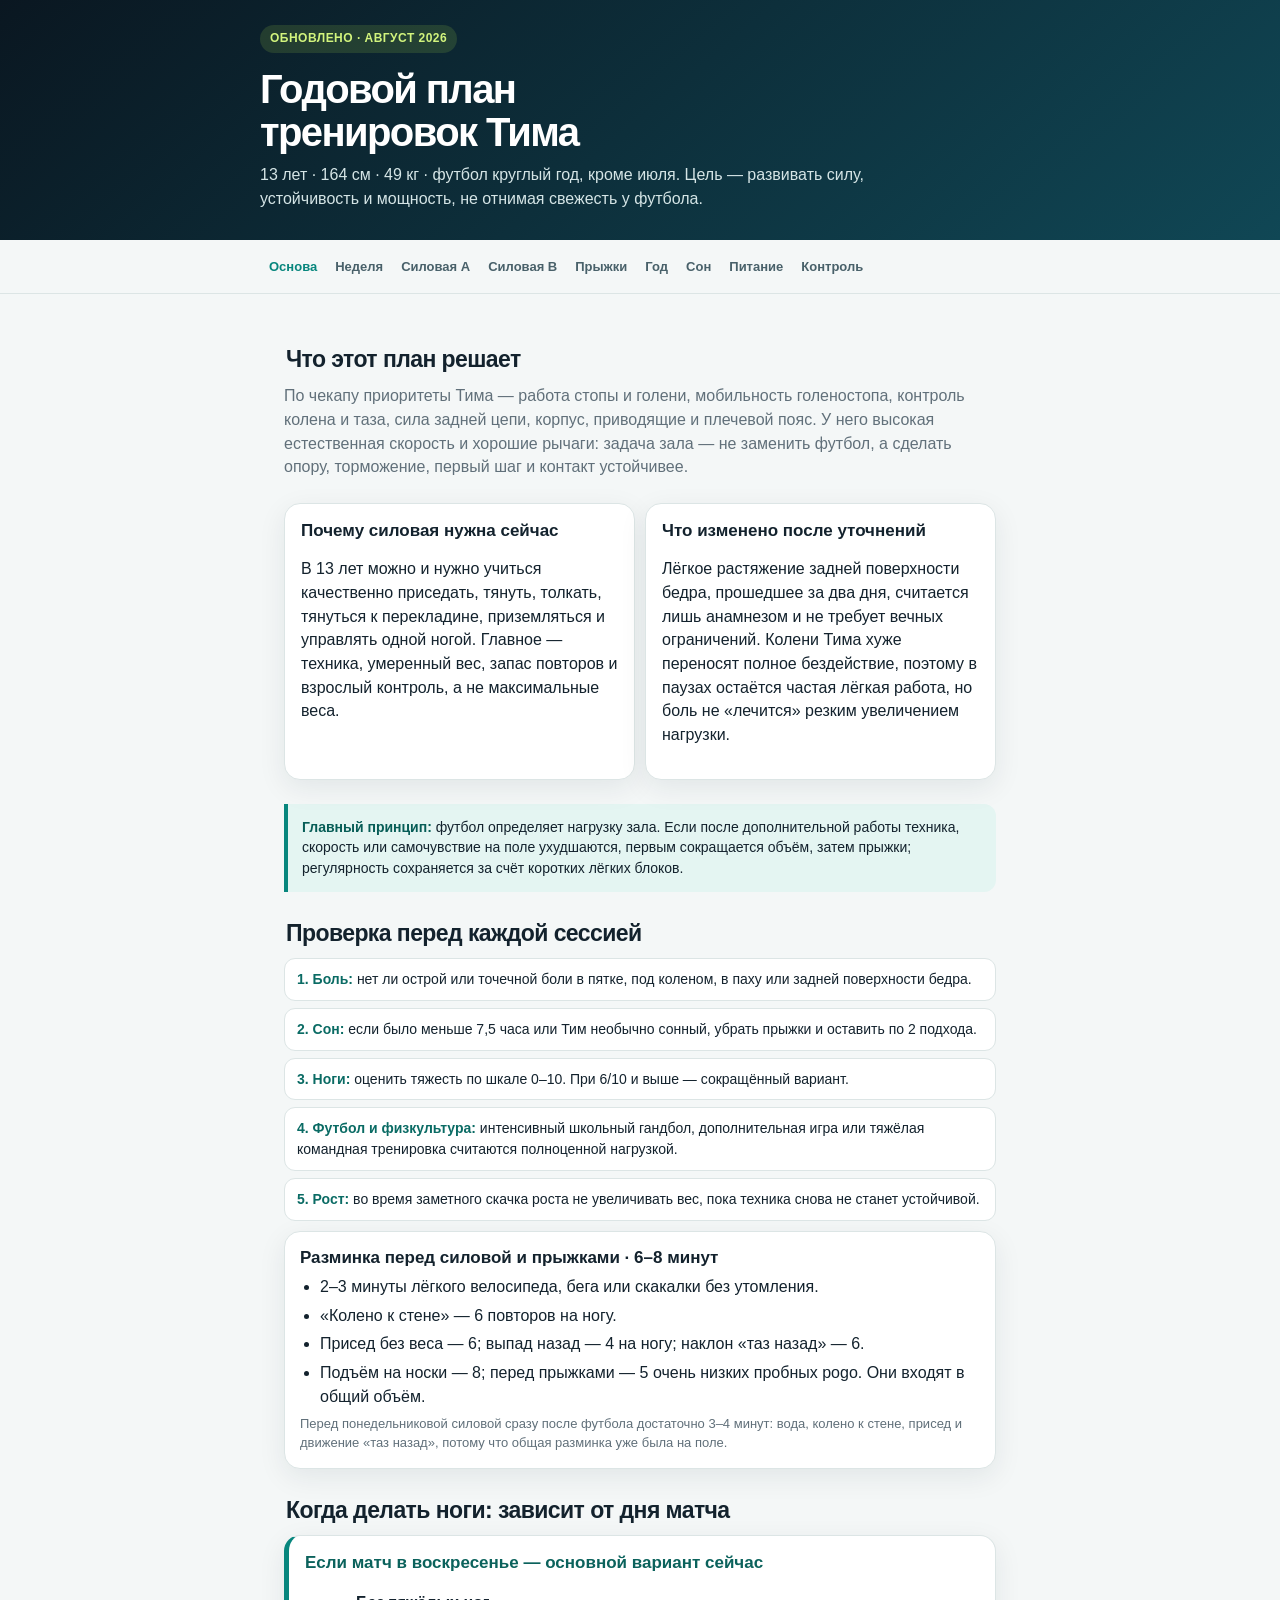
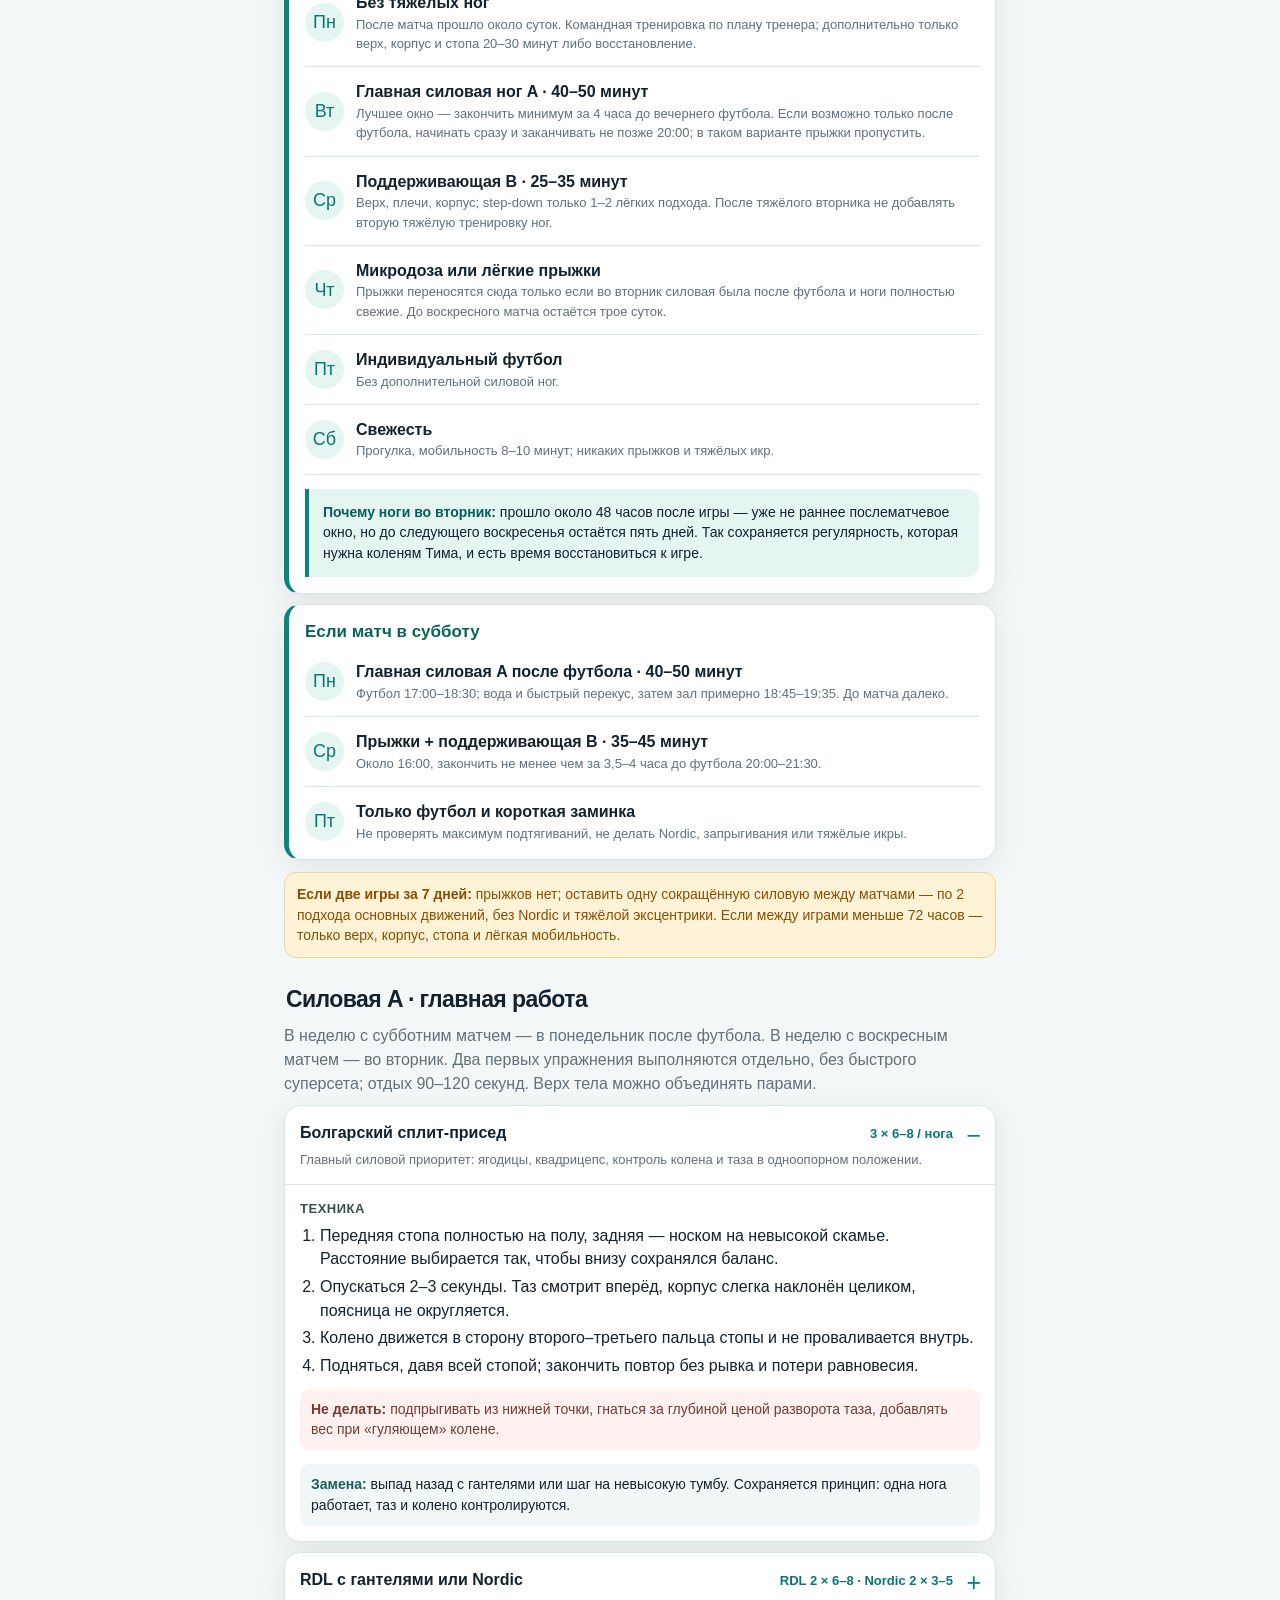
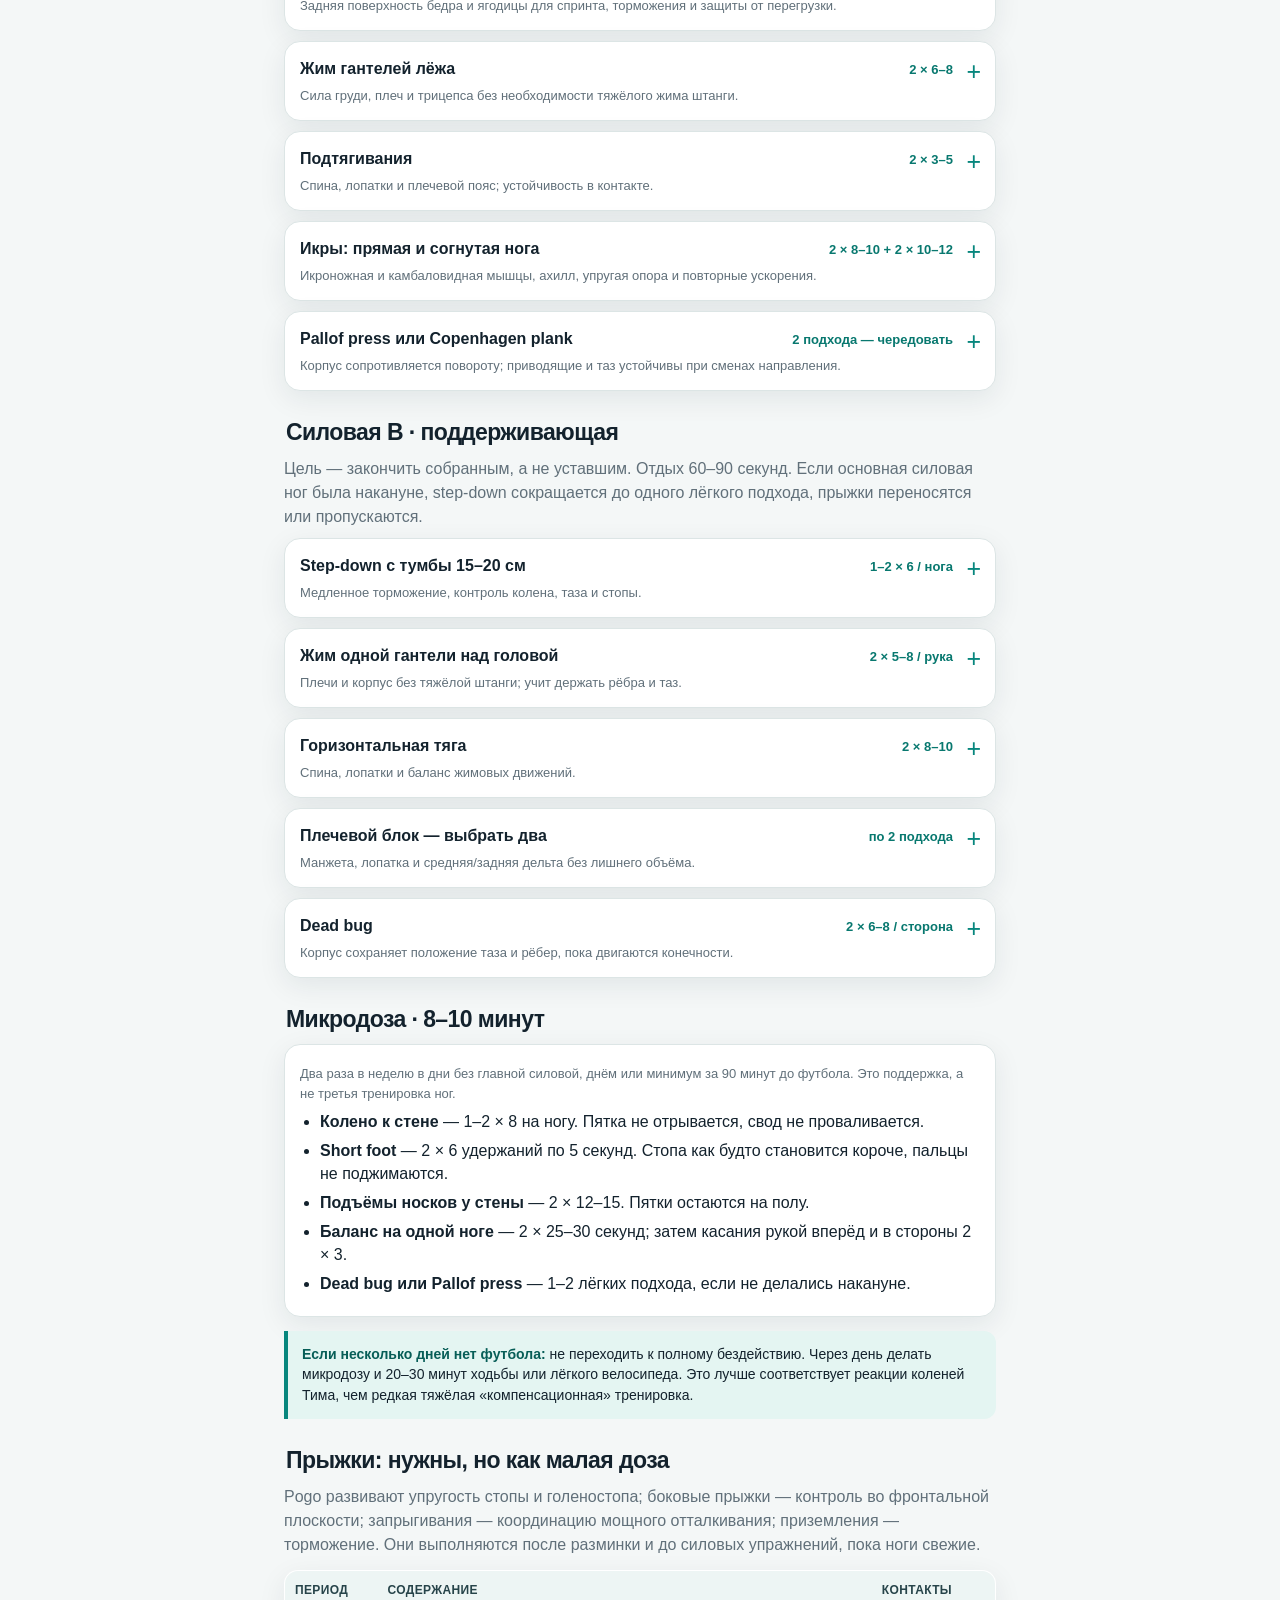
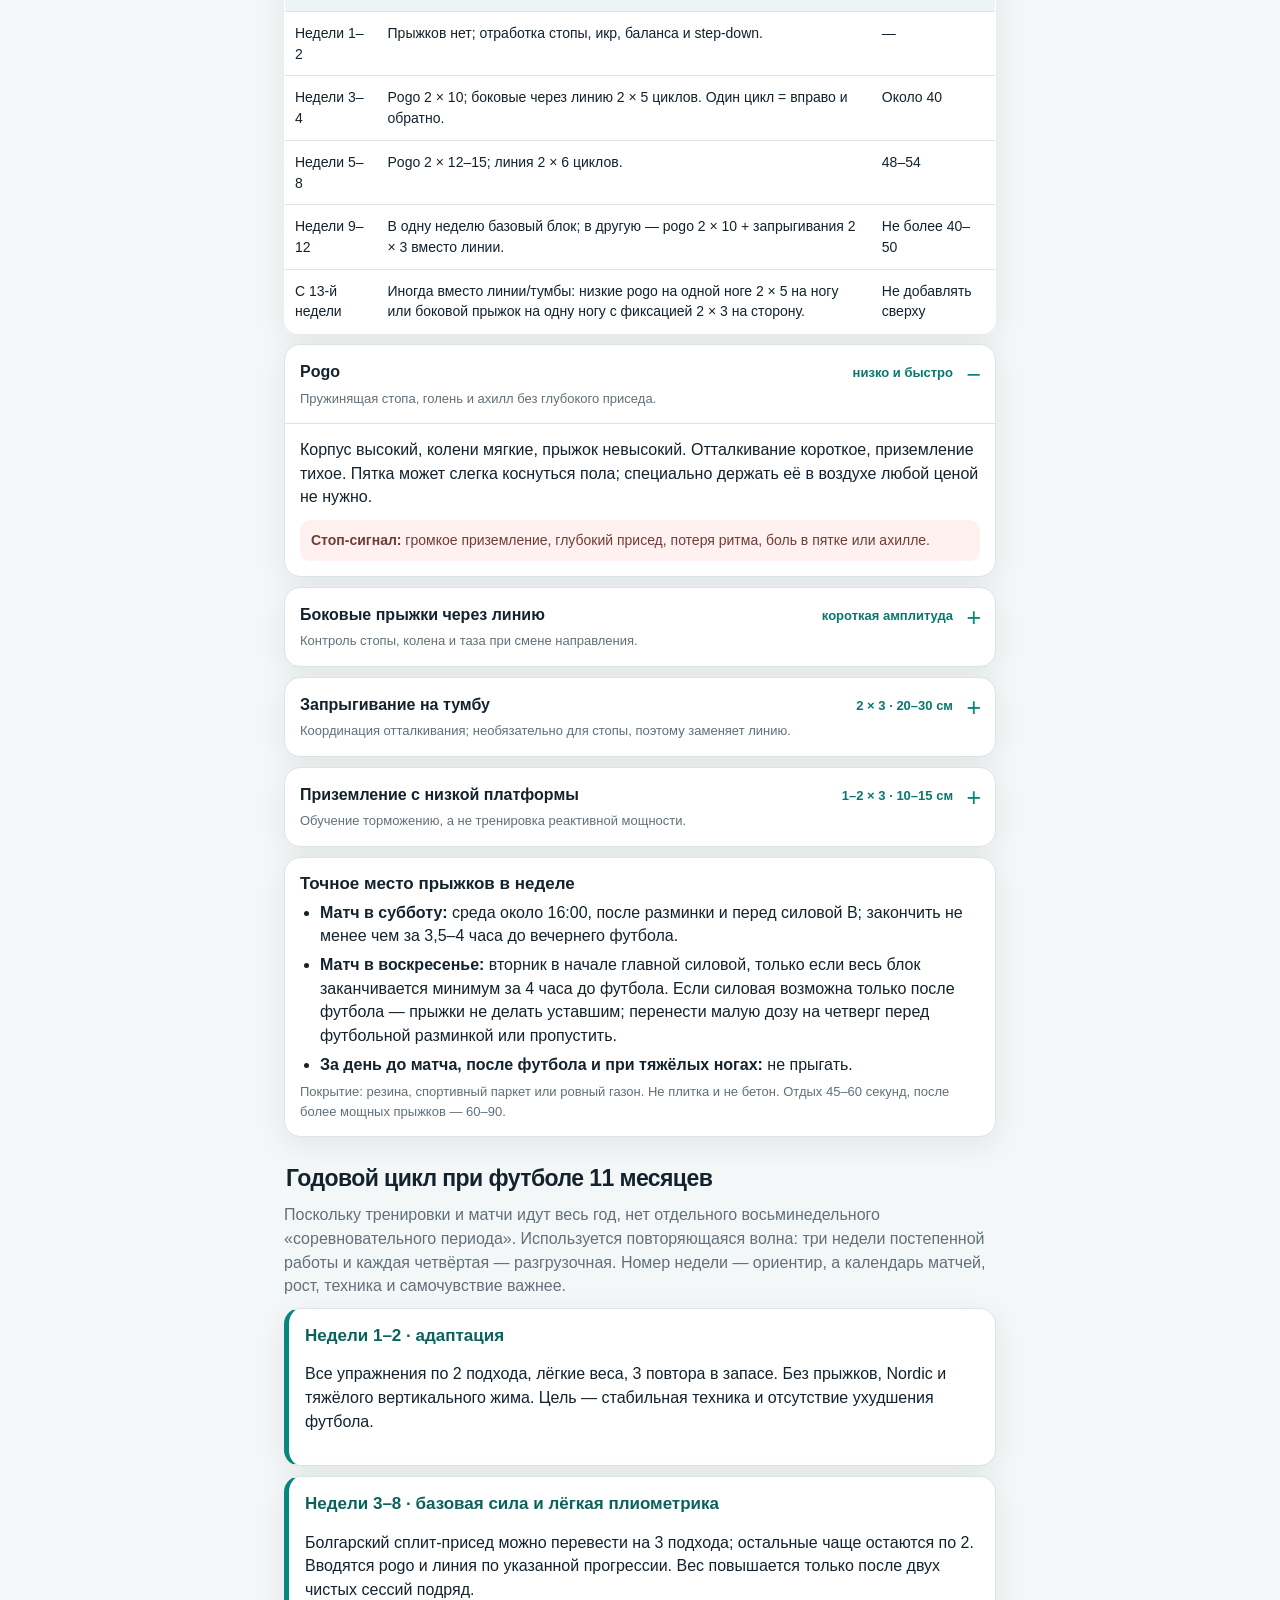
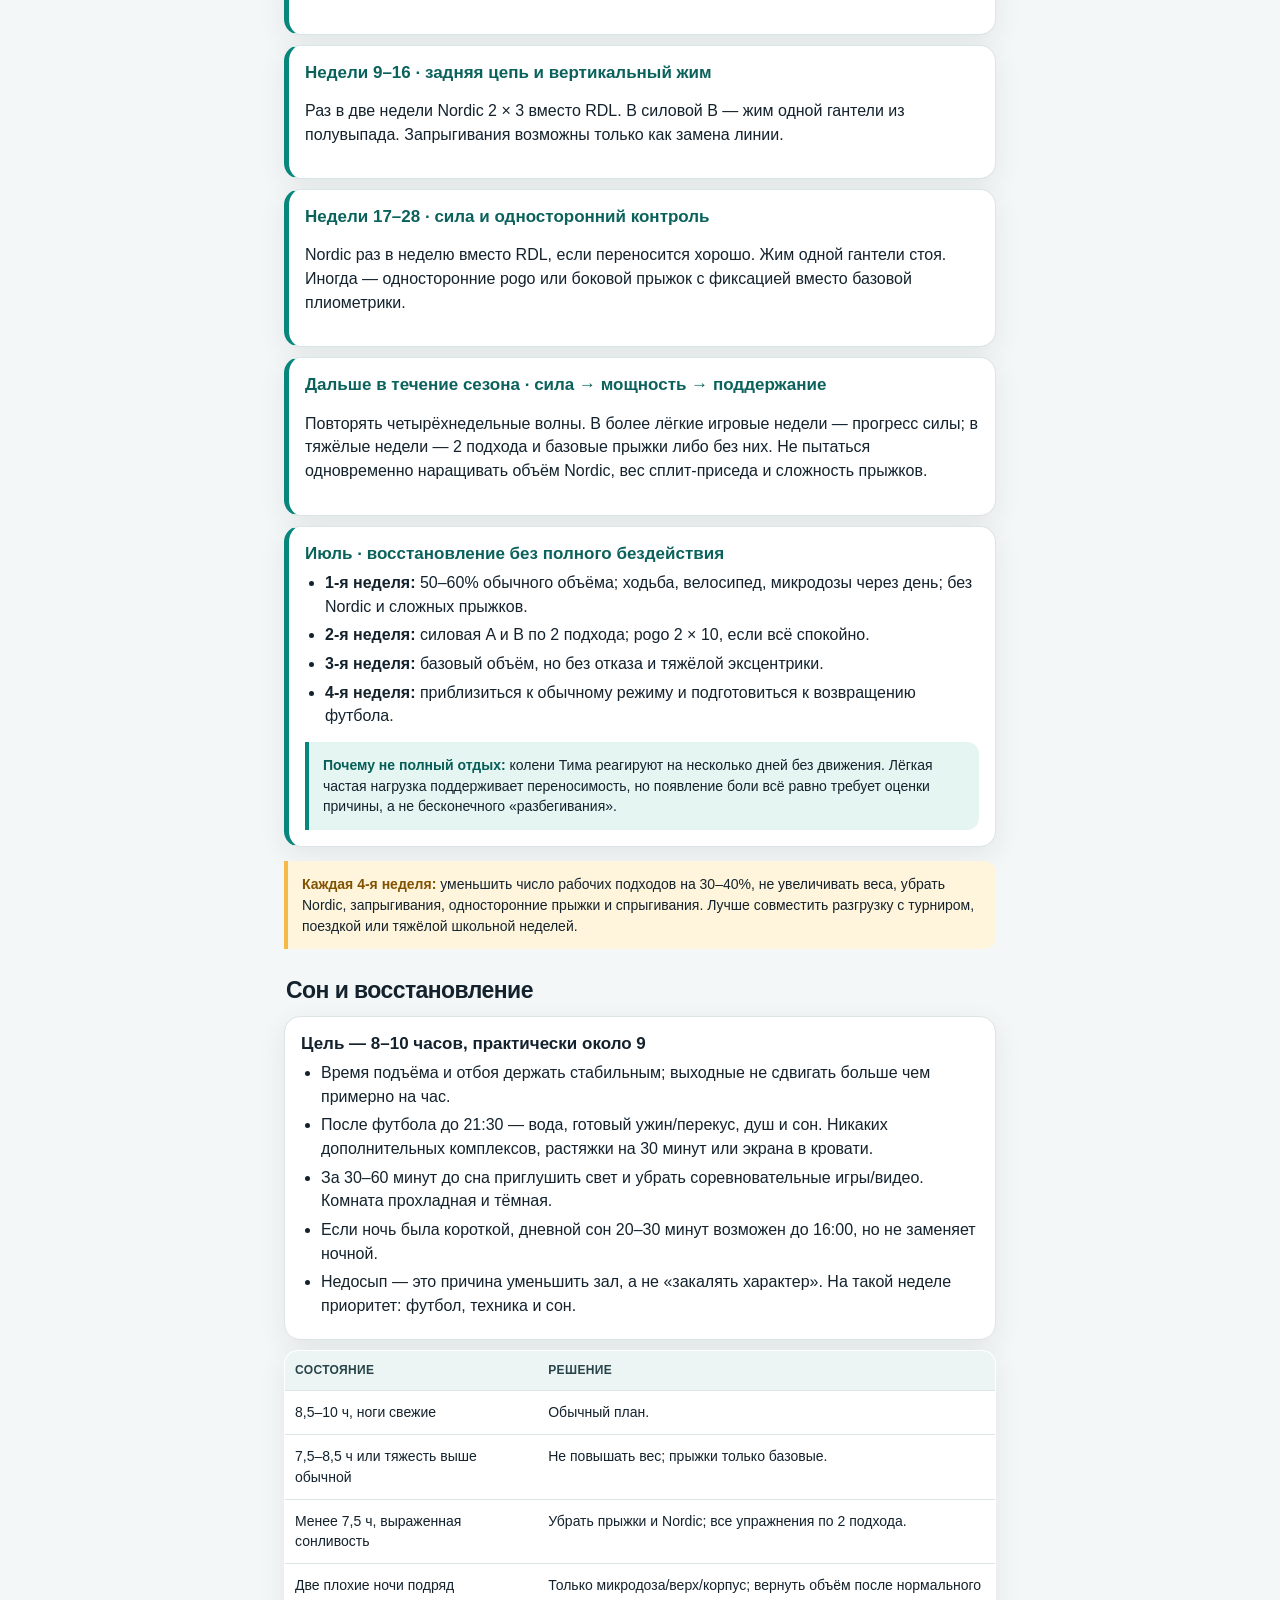
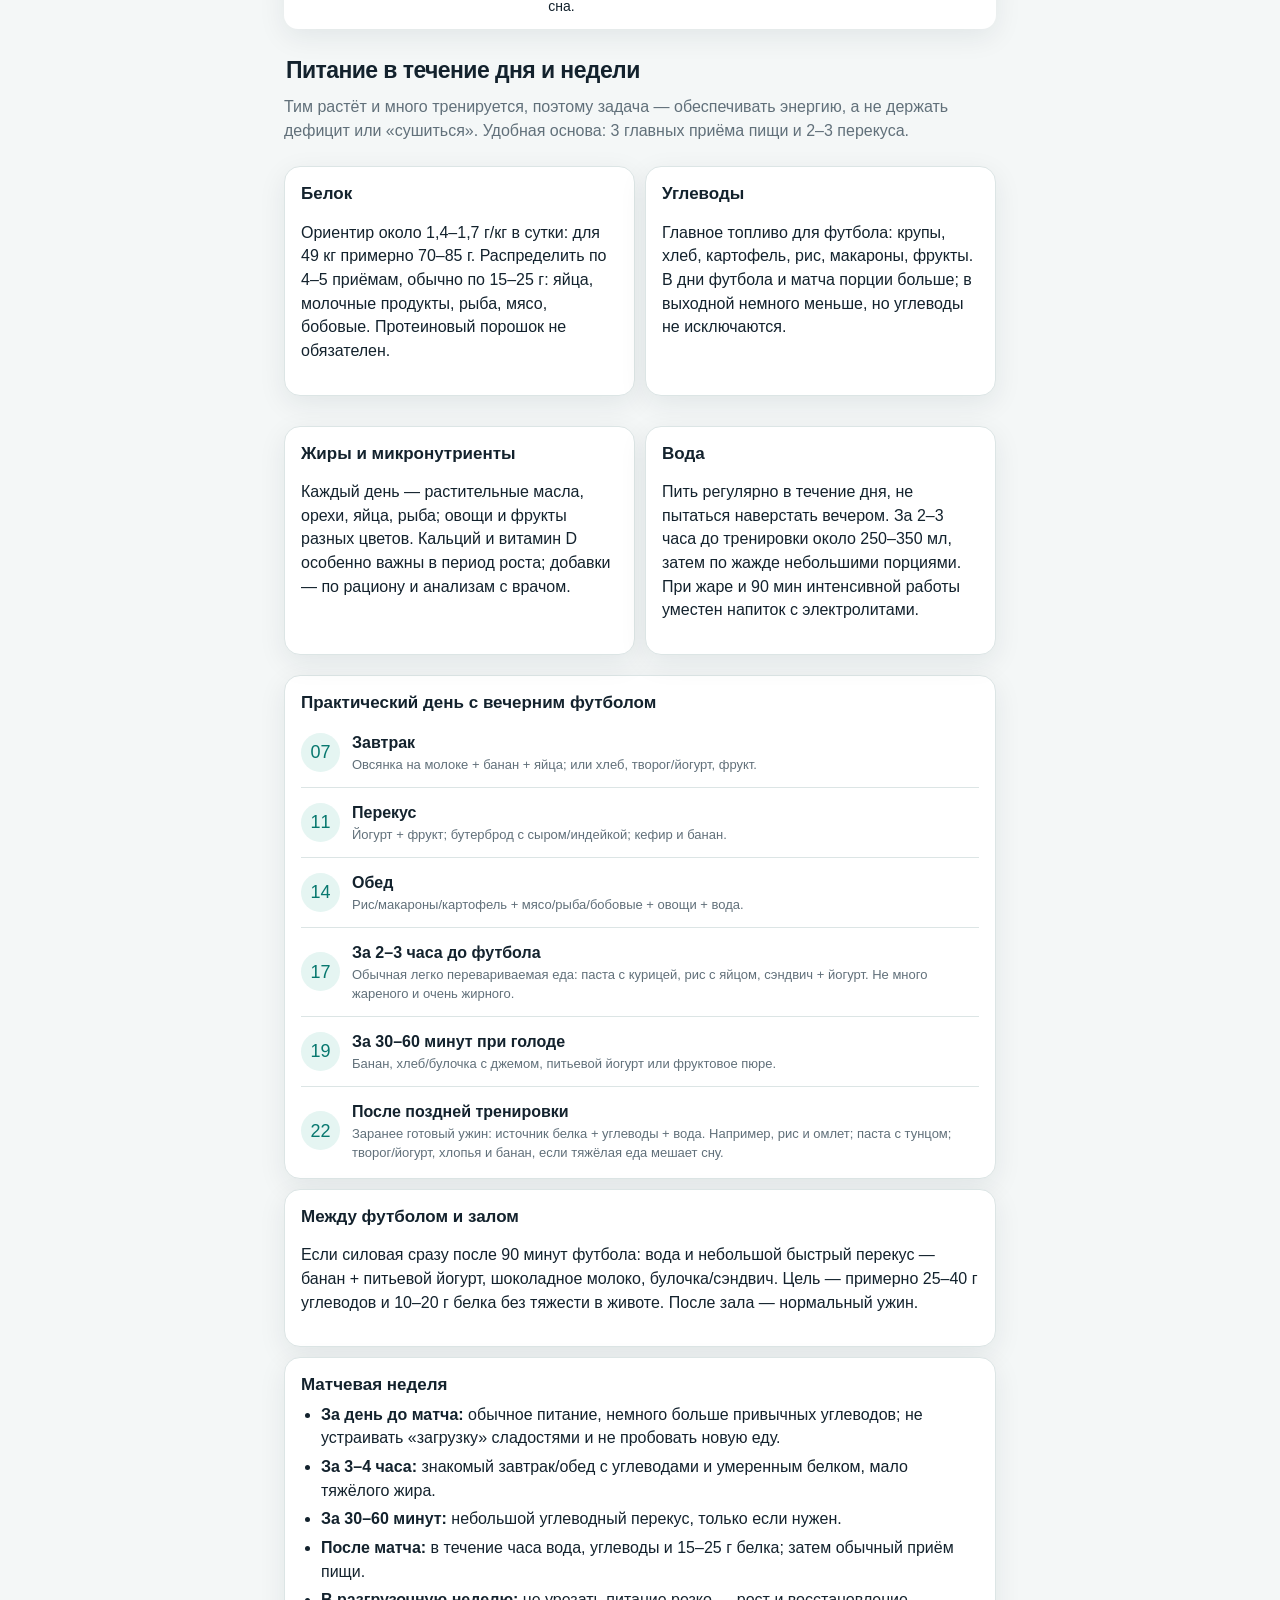
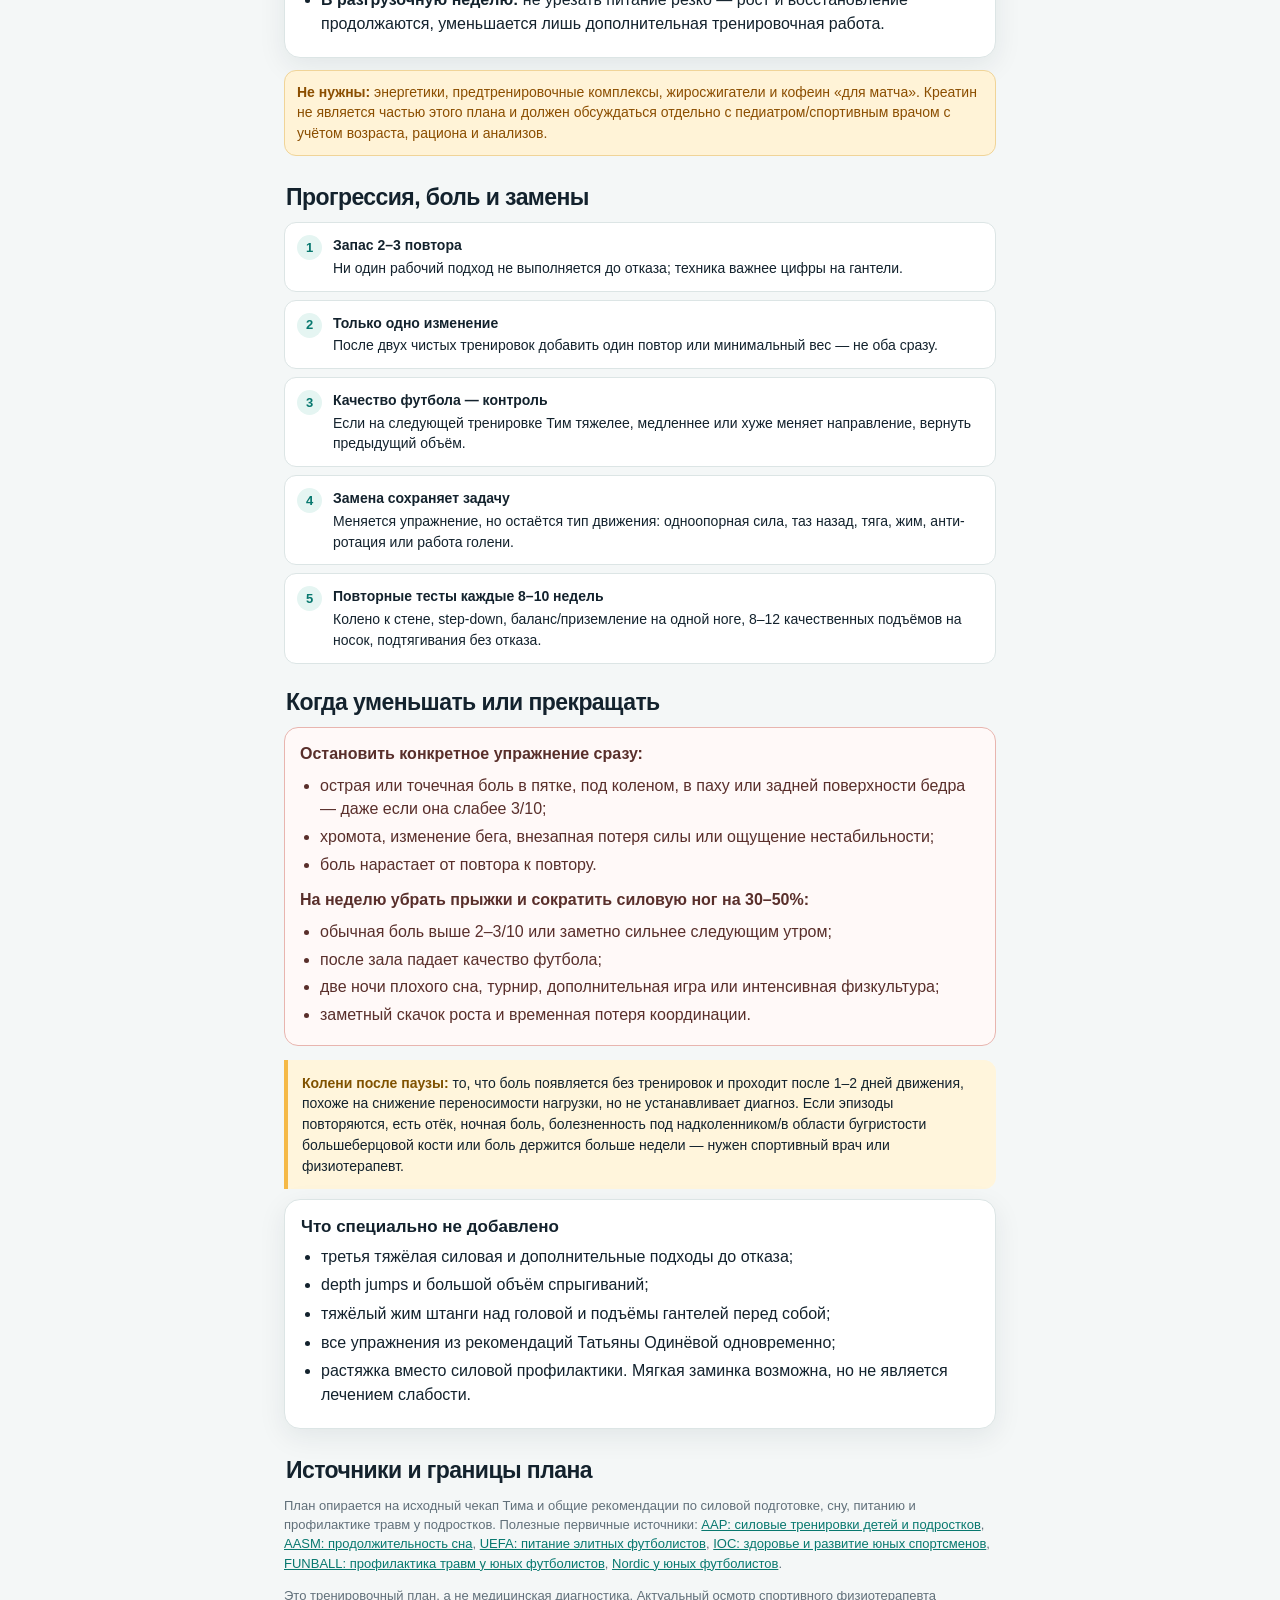
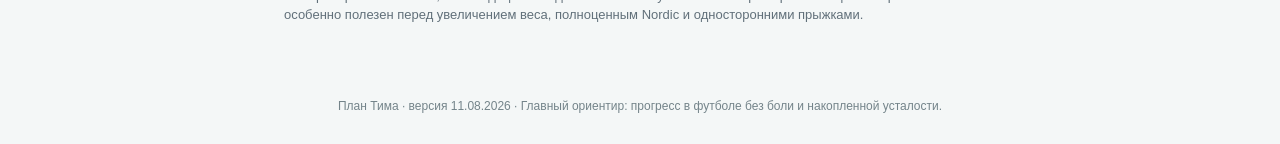
==== index.html @ 73950114 "Публикация полного плана тренировок Тима" ====
<!doctype html>
<html lang="ru">
<head>
  <meta charset="utf-8">
  <meta name="viewport" content="width=device-width, initial-scale=1, viewport-fit=cover">
  <meta name="theme-color" content="#0a1721">
  <title>План тренировок Тима</title>
  <style>
    :root { --ink:#13222d; --muted:#61707a; --paper:#f4f7f7; --card:#fff; --line:#dce5e5; --navy:#0a1721; --teal:#07867d; --lime:#b9e746; --warn:#f5b947; --danger:#c5544b; --shadow:0 8px 28px rgba(16,36,45,.08); }
    *{box-sizing:border-box} html{scroll-behavior:smooth} body{margin:0;background:var(--paper);color:var(--ink);font:16px/1.48 -apple-system,BlinkMacSystemFont,"Segoe UI",Roboto,Arial,sans-serif;-webkit-font-smoothing:antialiased}
    header{background:linear-gradient(140deg,#0a1721,#104755);color:#fff;padding:max(25px,env(safe-area-inset-top)) 20px 29px} .wrap{max-width:760px;margin:auto} h1{font-size:clamp(28px,8vw,40px);line-height:1.07;letter-spacing:-.04em;margin:0 0 10px}.lead{max-width:610px;margin:0;color:#d5e5e6;font-size:16px}.tag{display:inline-block;margin-bottom:15px;padding:5px 10px;border-radius:999px;background:rgba(185,231,70,.14);color:#d2f47d;font-size:12px;font-weight:750;letter-spacing:.04em;text-transform:uppercase}
    nav{position:sticky;top:0;z-index:5;background:rgba(244,247,247,.95);backdrop-filter:blur(12px);border-bottom:1px solid var(--line);overflow-x:auto;white-space:nowrap;padding:10px 13px}nav a{display:inline-block;padding:7px 9px;color:#49616a;text-decoration:none;font-size:13px;font-weight:700}nav a:first-child{color:var(--teal)} main{padding:18px 16px 48px}.section{margin:0 0 28px}h2{font-size:23px;letter-spacing:-.025em;line-height:1.15;margin:28px 2px 12px}h3{font-size:17px;line-height:1.25;margin:0 0 5px}.intro{margin:0;color:var(--muted)}
    .notice{border-left:4px solid var(--teal);background:#e4f5f2;padding:13px 14px;border-radius:0 12px 12px 0;margin-top:14px;font-size:14px}.notice strong{color:#075d57}.notice.alert{border-color:var(--warn);background:#fff5dc}.notice.alert strong{color:#805200}
    .grid{display:grid;gap:10px}.week{grid-template-columns:repeat(7,minmax(106px,1fr));overflow-x:auto;padding-bottom:4px}.day-chip{border-radius:13px;background:var(--card);border:1px solid var(--line);padding:11px;min-height:100px;box-shadow:0 2px 7px rgba(16,36,45,.03)}.day-chip b{display:block;font-size:13px}.day-chip span{display:block;margin-top:6px;color:var(--muted);font-size:12px;line-height:1.25}.day-chip.main{border-color:#85c9c3;background:#effafa}.day-chip.game{border-color:#dfe99c;background:#fbfdeb}.day-chip.rest{background:#f8faf9}.dot{width:8px;height:8px;border-radius:50%;display:inline-block;margin-right:5px;background:var(--teal)}
    .card{background:var(--card);border:1px solid var(--line);border-radius:16px;padding:16px;box-shadow:var(--shadow);margin:10px 0}.time{display:flex;align-items:center;gap:12px;padding:13px 0;border-bottom:1px solid var(--line)}.time:first-child{padding-top:0}.time:last-child{padding-bottom:0;border:0}.clock{flex:0 0 auto;width:39px;height:39px;border-radius:50%;display:grid;place-items:center;background:#e5f5f2;color:#08786f;font-size:18px}.time b{display:block}.time span{display:block;color:var(--muted);font-size:13px}.critical{color:#8b4e00;background:#fff3d7;border:1px solid #f0d498;border-radius:12px;padding:11px 12px;margin-top:12px;font-size:14px}
    .schedule{display:grid;gap:10px}.schedule a{display:block;text-decoration:none;color:inherit;background:#fff;border:1px solid var(--line);border-left:5px solid var(--teal);border-radius:14px;padding:13px 14px;box-shadow:0 3px 11px rgba(16,36,45,.035)}.schedule a.light{border-left-color:#99afb5}.schedule a.game{border-left-color:#bddb43}.schedule b{font-size:15px}.schedule small{display:block;margin-top:3px;color:var(--muted);font-size:13px}.pill{display:inline-block;margin:6px 0 0;padding:3px 7px;border-radius:6px;background:#e6f5f2;color:#09665e;font-size:11px;font-weight:800;letter-spacing:.02em}.pill.gray{background:#edf1f1;color:#5a6b70}.pill.yellow{background:#f5f8df;color:#687510}
    .training-head{display:flex;align-items:flex-start;justify-content:space-between;gap:10px}.training-head p{margin:5px 0 0;color:var(--muted);font-size:14px}.duration{white-space:nowrap;background:#0c3e47;color:#dff7f2;padding:5px 8px;border-radius:8px;font-size:12px;font-weight:700}.exercise{padding:0;margin:10px 0;overflow:hidden}.exercise summary{list-style:none;cursor:pointer;padding:15px 42px 15px 15px;position:relative}.exercise summary::-webkit-details-marker{display:none}.exercise summary::after{content:"+";position:absolute;right:14px;top:11px;color:var(--teal);font-size:25px;font-weight:300}.exercise[open] summary{border-bottom:1px solid var(--line)}.exercise[open] summary::after{content:"−"}.exercise-title{display:flex;justify-content:space-between;gap:8px;align-items:baseline}.exercise-title b{font-size:16px}.sets{color:#08786f;font-size:13px;white-space:nowrap;font-weight:750}.why{margin:5px 0 0;color:var(--muted);font-size:13px}.exercise-body{padding:14px 15px 15px}.exercise-body h4{font-size:13px;margin:14px 0 5px;color:#365057;text-transform:uppercase;letter-spacing:.04em}.exercise-body h4:first-child{margin-top:0}.exercise-body p{margin:0}.exercise-body ol,.exercise-body ul{margin:5px 0 0;padding-left:20px}.exercise-body li{margin:4px 0}.replace{background:#f1f7f7;border-radius:10px;padding:10px 11px;margin-top:14px;font-size:14px}.replace b{color:#17615d}.bad{background:#fff1ef;border-radius:10px;padding:10px 11px;margin-top:11px;font-size:14px;color:#713c35}.micro{padding:15px}.micro ul{margin:7px 0 0;padding-left:20px}.micro li{margin:5px 0}.micro .when{font-size:13px;color:var(--muted);margin:4px 0 0}
    .rules{display:grid;gap:8px}.rule{display:grid;grid-template-columns:26px 1fr;gap:10px;align-items:start;background:#fff;border:1px solid var(--line);border-radius:12px;padding:12px}.num{width:25px;height:25px;border-radius:50%;display:grid;place-items:center;background:#e5f5f2;color:#08786f;font-size:13px;font-weight:800}.rule p{margin:0;font-size:14px}.rule b{display:block;margin-bottom:2px}.stop{border:1px solid #e8b5af;background:#fff9f8;color:#592f2b;border-radius:14px;padding:14px 15px}.stop ul{margin:8px 0 0;padding-left:20px}.stop li{margin:4px 0}
    table{width:100%;border-collapse:collapse;background:#fff;border:1px solid var(--line);border-radius:14px;overflow:hidden;box-shadow:var(--shadow);font-size:14px}th,td{padding:11px 10px;border-bottom:1px solid var(--line);text-align:left;vertical-align:top}th{background:#edf5f4;color:#27444a;font-size:12px;text-transform:uppercase;letter-spacing:.03em}tr:last-child td{border-bottom:0}.phase{border-left:5px solid var(--teal)}.phase h3{color:#0b625c}.source{font-size:13px;color:var(--muted)}.source a{color:#08786f}.checklist{display:grid;gap:7px;margin-top:10px}.check{background:#fff;border:1px solid var(--line);border-radius:11px;padding:10px 12px;font-size:14px}.check b{color:#0a6b64}.compact{margin:7px 0 0;padding-left:20px}.compact li{margin:5px 0}.caption{color:var(--muted);font-size:13px;margin:6px 0 0}.badge{display:inline-block;padding:3px 7px;border-radius:7px;background:#e8f5f3;color:#07675f;font-weight:750;font-size:12px}.badge.warn{background:#fff0cd;color:#765000}footer{padding:22px 16px max(28px,env(safe-area-inset-bottom));text-align:center;color:#74848a;font-size:12px}@media(min-width:600px){main{padding:24px}.grid.twocol{grid-template-columns:1fr 1fr}.schedule{grid-template-columns:1fr 1fr}.schedule a:last-child:nth-child(odd){grid-column:span 2}}
  </style>
</head>
<body>
  <header><div class="wrap"><div class="tag">Обновлено · август 2026</div><h1>Годовой план<br>тренировок Тима</h1><p class="lead">13 лет · 164 см · 49 кг · футбол круглый год, кроме июля. Цель — развивать силу, устойчивость и мощность, не отнимая свежесть у футбола.</p></div></header>
  <nav aria-label="Навигация"><div class="wrap"><a href="#start">Основа</a><a href="#week">Неделя</a><a href="#main">Силовая A</a><a href="#support">Силовая B</a><a href="#jumps">Прыжки</a><a href="#year">Год</a><a href="#sleep">Сон</a><a href="#food">Питание</a><a href="#rules">Контроль</a></div></nav>
  <main class="wrap">
    <section id="start" class="section"><h2>Что этот план решает</h2><p class="intro">По чекапу приоритеты Тима — работа стопы и голени, мобильность голеностопа, контроль колена и таза, сила задней цепи, корпус, приводящие и плечевой пояс. У него высокая естественная скорость и хорошие рычаги: задача зала — не заменить футбол, а сделать опору, торможение, первый шаг и контакт устойчивее.</p>
      <div class="grid twocol" style="margin-top:14px"><div class="card"><h3>Почему силовая нужна сейчас</h3><p>В 13 лет можно и нужно учиться качественно приседать, тянуть, толкать, тянуться к перекладине, приземляться и управлять одной ногой. Главное — техника, умеренный вес, запас повторов и взрослый контроль, а не максимальные веса.</p></div><div class="card"><h3>Что изменено после уточнений</h3><p>Лёгкое растяжение задней поверхности бедра, прошедшее за два дня, считается лишь анамнезом и не требует вечных ограничений. Колени Тима хуже переносят полное бездействие, поэтому в паузах остаётся частая лёгкая работа, но боль не «лечится» резким увеличением нагрузки.</p></div></div>
      <div class="notice"><strong>Главный принцип:</strong> футбол определяет нагрузку зала. Если после дополнительной работы техника, скорость или самочувствие на поле ухудшаются, первым сокращается объём, затем прыжки; регулярность сохраняется за счёт коротких лёгких блоков.</div>
    </section>

    <section class="section"><h2>Проверка перед каждой сессией</h2><div class="checklist"><div class="check"><b>1. Боль:</b> нет ли острой или точечной боли в пятке, под коленом, в паху или задней поверхности бедра.</div><div class="check"><b>2. Сон:</b> если было меньше 7,5 часа или Тим необычно сонный, убрать прыжки и оставить по 2 подхода.</div><div class="check"><b>3. Ноги:</b> оценить тяжесть по шкале 0–10. При 6/10 и выше — сокращённый вариант.</div><div class="check"><b>4. Футбол и физкультура:</b> интенсивный школьный гандбол, дополнительная игра или тяжёлая командная тренировка считаются полноценной нагрузкой.</div><div class="check"><b>5. Рост:</b> во время заметного скачка роста не увеличивать вес, пока техника снова не станет устойчивой.</div></div>
      <div class="card micro"><h3>Разминка перед силовой и прыжками · 6–8 минут</h3><ul><li>2–3 минуты лёгкого велосипеда, бега или скакалки без утомления.</li><li>«Колено к стене» — 6 повторов на ногу.</li><li>Присед без веса — 6; выпад назад — 4 на ногу; наклон «таз назад» — 6.</li><li>Подъём на носки — 8; перед прыжками — 5 очень низких пробных pogo. Они входят в общий объём.</li></ul><p class="caption">Перед понедельниковой силовой сразу после футбола достаточно 3–4 минут: вода, колено к стене, присед и движение «таз назад», потому что общая разминка уже была на поле.</p></div>
    </section>

    <section id="week" class="section"><h2>Когда делать ноги: зависит от дня матча</h2>
      <div class="card phase"><h3>Если матч в воскресенье — основной вариант сейчас</h3><div class="time"><div class="clock">Пн</div><div><b>Без тяжёлых ног</b><span>После матча прошло около суток. Командная тренировка по плану тренера; дополнительно только верх, корпус и стопа 20–30 минут либо восстановление.</span></div></div><div class="time"><div class="clock">Вт</div><div><b>Главная силовая ног A · 40–50 минут</b><span>Лучшее окно — закончить минимум за 4 часа до вечернего футбола. Если возможно только после футбола, начинать сразу и заканчивать не позже 20:00; в таком варианте прыжки пропустить.</span></div></div><div class="time"><div class="clock">Ср</div><div><b>Поддерживающая B · 25–35 минут</b><span>Верх, плечи, корпус; step-down только 1–2 лёгких подхода. После тяжёлого вторника не добавлять вторую тяжёлую тренировку ног.</span></div></div><div class="time"><div class="clock">Чт</div><div><b>Микродоза или лёгкие прыжки</b><span>Прыжки переносятся сюда только если во вторник силовая была после футбола и ноги полностью свежие. До воскресного матча остаётся трое суток.</span></div></div><div class="time"><div class="clock">Пт</div><div><b>Индивидуальный футбол</b><span>Без дополнительной силовой ног.</span></div></div><div class="time"><div class="clock">Сб</div><div><b>Свежесть</b><span>Прогулка, мобильность 8–10 минут; никаких прыжков и тяжёлых икр.</span></div></div>
        <div class="notice"><strong>Почему ноги во вторник:</strong> прошло около 48 часов после игры — уже не раннее послематчевое окно, но до следующего воскресенья остаётся пять дней. Так сохраняется регулярность, которая нужна коленям Тима, и есть время восстановиться к игре.</div></div>
      <div class="card phase"><h3>Если матч в субботу</h3><div class="time"><div class="clock">Пн</div><div><b>Главная силовая A после футбола · 40–50 минут</b><span>Футбол 17:00–18:30; вода и быстрый перекус, затем зал примерно 18:45–19:35. До матча далеко.</span></div></div><div class="time"><div class="clock">Ср</div><div><b>Прыжки + поддерживающая B · 35–45 минут</b><span>Около 16:00, закончить не менее чем за 3,5–4 часа до футбола 20:00–21:30.</span></div></div><div class="time"><div class="clock">Пт</div><div><b>Только футбол и короткая заминка</b><span>Не проверять максимум подтягиваний, не делать Nordic, запрыгивания или тяжёлые икры.</span></div></div></div>
      <div class="critical"><strong>Если две игры за 7 дней:</strong> прыжков нет; оставить одну сокращённую силовую между матчами — по 2 подхода основных движений, без Nordic и тяжёлой эксцентрики. Если между играми меньше 72 часов — только верх, корпус, стопа и лёгкая мобильность.</div>
    </section>

    <section id="main" class="section"><h2>Силовая A · главная работа</h2><p class="intro">В неделю с субботним матчем — в понедельник после футбола. В неделю с воскресным матчем — во вторник. Два первых упражнения выполняются отдельно, без быстрого суперсета; отдых 90–120 секунд. Верх тела можно объединять парами.</p>
      <details class="card exercise" open><summary><div class="exercise-title"><b>Болгарский сплит-присед</b><span class="sets">3 × 6–8 / нога</span></div><p class="why">Главный силовой приоритет: ягодицы, квадрицепс, контроль колена и таза в одноопорном положении.</p></summary><div class="exercise-body"><h4>Техника</h4><ol><li>Передняя стопа полностью на полу, задняя — носком на невысокой скамье. Расстояние выбирается так, чтобы внизу сохранялся баланс.</li><li>Опускаться 2–3 секунды. Таз смотрит вперёд, корпус слегка наклонён целиком, поясница не округляется.</li><li>Колено движется в сторону второго–третьего пальца стопы и не проваливается внутрь.</li><li>Подняться, давя всей стопой; закончить повтор без рывка и потери равновесия.</li></ol><div class="bad"><b>Не делать:</b> подпрыгивать из нижней точки, гнаться за глубиной ценой разворота таза, добавлять вес при «гуляющем» колене.</div><div class="replace"><b>Замена:</b> выпад назад с гантелями или шаг на невысокую тумбу. Сохраняется принцип: одна нога работает, таз и колено контролируются.</div></div></details>
      <details class="card exercise"><summary><div class="exercise-title"><b>RDL с гантелями или Nordic</b><span class="sets">RDL 2 × 6–8 · Nordic 2 × 3–5</span></div><p class="why">Задняя поверхность бедра и ягодицы для спринта, торможения и защиты от перегрузки.</p></summary><div class="exercise-body"><h4>RDL — техника</h4><ol><li>Стопы на ширине таза, колени мягкие, гантели скользят близко вдоль ног.</li><li>Отвести таз назад, сохраняя длинную нейтральную спину. Опускаться только до натяжения задней поверхности бедра.</li><li>Вернуться вверх усилием ягодиц; не прогибать поясницу и не превращать тягу в присед.</li></ol><h4>Nordic — когда и как</h4><p>Недели 1–8 — только RDL. С 9-й недели раз в две недели Nordic с помощью рук или резины 2 × 3; в этот день RDL не делать. С 17-й недели, если нет боли и восстановление хорошее, Nordic можно делать раз в неделю вместо RDL — 2 × 3–5. Опускаться настолько медленно, насколько получается, затем принять вес руками и помочь себе вернуться.</p><div class="bad"><b>Не делать:</b> тяжёлые RDL и Nordic в одной тренировке; выполнять Nordic до судорог или отказа. Прежнее растяжение было лёгким и быстро прошло, поэтому запрета нет, но прогрессия всё равно постепенная.</div></div></details>
      <details class="card exercise"><summary><div class="exercise-title"><b>Жим гантелей лёжа</b><span class="sets">2 × 6–8</span></div><p class="why">Сила груди, плеч и трицепса без необходимости тяжёлого жима штанги.</p></summary><div class="exercise-body"><h4>Техника</h4><p>Стопы устойчиво на полу, лопатки спокойно лежат на скамье. Гантели опускаются под контролем; локти примерно под 30–45° к корпусу, кисть над локтем. Выжать без отрыва таза и сильного прогиба.</p><div class="replace"><b>Замена:</b> отжимания от пола или высокой опоры. Оставить 2–3 повтора в запасе.</div></div></details>
      <details class="card exercise"><summary><div class="exercise-title"><b>Подтягивания</b><span class="sets">2 × 3–5</span></div><p class="why">Спина, лопатки и плечевой пояс; устойчивость в контакте.</p></summary><div class="exercise-body"><h4>Техника</h4><p>Начать из активного виса: слегка опустить лопатки. Тянуть локти вниз и назад без раскачки и вытягивания подбородка. Опускаться контролируемо. Не выполнять до отказа.</p><div class="replace"><b>Замена:</b> верхняя тяга блока нейтральным хватом 2 × 6–8.</div></div></details>
      <details class="card exercise"><summary><div class="exercise-title"><b>Икры: прямая и согнутая нога</b><span class="sets">2 × 8–10 + 2 × 10–12</span></div><p class="why">Икроножная и камбаловидная мышцы, ахилл, упругая опора и повторные ускорения.</p></summary><div class="exercise-body"><h4>Стоя на одной ноге</h4><p>Рукой держаться за опору. Опускать пятку 2–3 секунды, подниматься высоко через основание большого пальца, не заваливая стопу наружу. Вверху короткая пауза.</p><h4>С согнутым коленом</h4><p>Сидя или в выпаде, колено около 90°. Медленно поднимать и опускать пятку. Небольшая амплитуда из-за жёсткости голеностопа — повод уменьшить вес, а не ускориться.</p></div></details>
      <details class="card exercise"><summary><div class="exercise-title"><b>Pallof press или Copenhagen plank</b><span class="sets">2 подхода — чередовать</span></div><p class="why">Корпус сопротивляется повороту; приводящие и таз устойчивы при сменах направления.</p></summary><div class="exercise-body"><h4>Pallof press</h4><p>Встать боком к резине или блоку, выжать руки от груди и не дать корпусу повернуться. 2 × 8–10 на сторону.</p><h4>Copenhagen, короткий рычаг</h4><p>Верхнее колено на скамье, опора на предплечье, таз поднят в прямую линию. 2 × 15–20 секунд на сторону. В другую неделю — сжатие мяча коленями 2 × 20–30 секунд.</p><div class="notice"><strong>Почему чередовать:</strong> оба упражнения полезны, но ежедневное накопление подходов не нужно. В главной тренировке достаточно одного варианта корпуса/паха.</div></div></details>
    </section>

    <section id="support" class="section"><h2>Силовая B · поддерживающая</h2><p class="intro">Цель — закончить собранным, а не уставшим. Отдых 60–90 секунд. Если основная силовая ног была накануне, step-down сокращается до одного лёгкого подхода, прыжки переносятся или пропускаются.</p>
      <details class="card exercise"><summary><div class="exercise-title"><b>Step-down с тумбы 15–20 см</b><span class="sets">1–2 × 6 / нога</span></div><p class="why">Медленное торможение, контроль колена, таза и стопы.</p></summary><div class="exercise-body"><p>Стоя на тумбе, медленно опускать свободную пятку к полу 2–3 секунды, не переносить на неё вес и вернуться рабочей ногой. Таз остаётся ровным, колено направлено над стопой.</p><div class="bad"><b>Не делать:</b> высокую тумбу, если таз падает или колено уходит внутрь; не превращать в быстрые касания пола.</div><div class="replace"><b>Замена:</b> присед на одной ноге к высокой скамье с лёгкой опорой рукой.</div></div></details>
      <details class="card exercise"><summary><div class="exercise-title"><b>Жим одной гантели над головой</b><span class="sets">2 × 5–8 / рука</span></div><p class="why">Плечи и корпус без тяжёлой штанги; учит держать рёбра и таз.</p></summary><div class="exercise-body"><h4>Прогрессия</h4><p>Недели 1–8 — отжимания или жим гантелей лёжа 2 × 6–10. Недели 9–16 — жим одной гантели из полувыпада 2 × 6–8. С 17-й недели при чистой технике — жим одной гантели стоя 2 × 5–7.</p><h4>Техника из полувыпада</h4><p>Колено задней ноги на мягкой опоре, противоположная нога впереди. Слегка напрячь ягодицу задней ноги и пресс. Гантель идёт вверх нейтральным хватом без прогиба поясницы; внизу локоть под кистью.</p><h4>Техника стоя</h4><p>Стопы устойчивы, таз и рёбра «собраны». Нельзя отклоняться в сторону или помогать ногами.</p><div class="bad"><b>Не делать:</b> тяжёлый жим штанги, боль в плече, сильный прогиб или подъёмы гантелей перед собой — передняя дельта и так получает достаточно работы.</div></div></details>
      <details class="card exercise"><summary><div class="exercise-title"><b>Горизонтальная тяга</b><span class="sets">2 × 8–10</span></div><p class="why">Спина, лопатки и баланс жимовых движений.</p></summary><div class="exercise-body"><p>В тяге блока, резины или гантели вести локти назад к тазу, не поднимая плечи к ушам и не выгибая поясницу. Сначала контролируется лопатка, затем рука.</p><div class="replace"><b>Замена:</b> тяга гантели с опорой одной рукой или тяга резины сидя.</div></div></details>
      <details class="card exercise"><summary><div class="exercise-title"><b>Плечевой блок — выбрать два</b><span class="sets">по 2 подхода</span></div><p class="why">Манжета, лопатка и средняя/задняя дельта без лишнего объёма.</p></summary><div class="exercise-body"><ul><li><b>Face pull</b> — 2 × 10–12: тянуть резину к лицу, кисти расходятся, плечи не поднимаются.</li><li><b>Наружная ротация</b> — 2 × 10–12: локоть прижат к боку, корпус не поворачивается.</li><li><b>Push-up plus</b> — 2 × 8–10: в верхней точке отжимания дополнительно мягко оттолкнуть пол, не округляя поясницу.</li><li><b>Разведения в стороны</b> — 2 × 10–12 с очень лёгким весом; с 17-й недели можно чередовать с невысокой тягой гантелей через стороны 2 × 8–10.</li></ul><p class="caption">Не выполнять все четыре за один раз. Например: неделя A — face pull + наружная ротация; неделя B — push-up plus + разведения.</p></div></details>
      <details class="card exercise"><summary><div class="exercise-title"><b>Dead bug</b><span class="sets">2 × 6–8 / сторона</span></div><p class="why">Корпус сохраняет положение таза и рёбер, пока двигаются конечности.</p></summary><div class="exercise-body"><p>Лечь на спину, мягко прижать поясницу. Медленно выпрямлять противоположные руку и ногу, не теряя контакт поясницы с полом. Выдох на выпрямлении.</p><div class="replace"><b>Замена:</b> боковая планка 2 × 20–30 секунд.</div></div></details>
    </section>

    <section id="micro" class="section"><h2>Микродоза · 8–10 минут</h2><div class="card micro"><p class="when">Два раза в неделю в дни без главной силовой, днём или минимум за 90 минут до футбола. Это поддержка, а не третья тренировка ног.</p><ul><li><b>Колено к стене</b> — 1–2 × 8 на ногу. Пятка не отрывается, свод не проваливается.</li><li><b>Short foot</b> — 2 × 6 удержаний по 5 секунд. Стопа как будто становится короче, пальцы не поджимаются.</li><li><b>Подъёмы носков у стены</b> — 2 × 12–15. Пятки остаются на полу.</li><li><b>Баланс на одной ноге</b> — 2 × 25–30 секунд; затем касания рукой вперёд и в стороны 2 × 3.</li><li><b>Dead bug или Pallof press</b> — 1–2 лёгких подхода, если не делались накануне.</li></ul></div>
      <div class="notice"><strong>Если несколько дней нет футбола:</strong> не переходить к полному бездействию. Через день делать микродозу и 20–30 минут ходьбы или лёгкого велосипеда. Это лучше соответствует реакции коленей Тима, чем редкая тяжёлая «компенсационная» тренировка.</div>
    </section>

    <section id="jumps" class="section"><h2>Прыжки: нужны, но как малая доза</h2><p class="intro">Pogo развивают упругость стопы и голеностопа; боковые прыжки — контроль во фронтальной плоскости; запрыгивания — координацию мощного отталкивания; приземления — торможение. Они выполняются после разминки и до силовых упражнений, пока ноги свежие.</p>
      <table style="margin-top:14px"><thead><tr><th>Период</th><th>Содержание</th><th>Контакты</th></tr></thead><tbody><tr><td>Недели 1–2</td><td>Прыжков нет; отработка стопы, икр, баланса и step-down.</td><td>—</td></tr><tr><td>Недели 3–4</td><td>Pogo 2 × 10; боковые через линию 2 × 5 циклов. Один цикл = вправо и обратно.</td><td>Около 40</td></tr><tr><td>Недели 5–8</td><td>Pogo 2 × 12–15; линия 2 × 6 циклов.</td><td>48–54</td></tr><tr><td>Недели 9–12</td><td>В одну неделю базовый блок; в другую — pogo 2 × 10 + запрыгивания 2 × 3 вместо линии.</td><td>Не более 40–50</td></tr><tr><td>С 13-й недели</td><td>Иногда вместо линии/тумбы: низкие pogo на одной ноге 2 × 5 на ногу или боковой прыжок на одну ногу с фиксацией 2 × 3 на сторону.</td><td>Не добавлять сверху</td></tr></tbody></table>
      <details class="card exercise" open><summary><div class="exercise-title"><b>Pogo</b><span class="sets">низко и быстро</span></div><p class="why">Пружинящая стопа, голень и ахилл без глубокого приседа.</p></summary><div class="exercise-body"><p>Корпус высокий, колени мягкие, прыжок невысокий. Отталкивание короткое, приземление тихое. Пятка может слегка коснуться пола; специально держать её в воздухе любой ценой не нужно.</p><div class="bad"><b>Стоп-сигнал:</b> громкое приземление, глубокий присед, потеря ритма, боль в пятке или ахилле.</div></div></details>
      <details class="card exercise"><summary><div class="exercise-title"><b>Боковые прыжки через линию</b><span class="sets">короткая амплитуда</span></div><p class="why">Контроль стопы, колена и таза при смене направления.</p></summary><div class="exercise-body"><p>Перепрыгивать линию вправо-влево без погони за высотой. Колени направлены по стопам, таз не проваливается, корпус остаётся собранным. Считать цикл «туда и обратно», а не отдельное касание.</p></div></details>
      <details class="card exercise"><summary><div class="exercise-title"><b>Запрыгивание на тумбу</b><span class="sets">2 × 3 · 20–30 см</span></div><p class="why">Координация отталкивания; необязательно для стопы, поэтому заменяет линию.</p></summary><div class="exercise-body"><p>Тумба устойчивая. Прыгнуть, мягко приземлиться обеими стопами, полностью стабилизироваться и выпрямиться. Вниз всегда сойти ногой.</p><div class="bad"><b>Не делать:</b> спрыгивать вниз, выбирать высоту, ради которой колени приходится подтягивать к груди, или повторять без паузы.</div></div></details>
      <details class="card exercise"><summary><div class="exercise-title"><b>Приземление с низкой платформы</b><span class="sets">1–2 × 3 · 10–15 см</span></div><p class="why">Обучение торможению, а не тренировка реактивной мощности.</p></summary><div class="exercise-body"><p>После 8–12 спокойных недель можно иногда шагнуть с низкой платформы, мягко приземлиться и удержать положение 2 секунды. Это заменяет другой прыжковый вариант.</p><div class="bad"><b>Depth jump не нужен:</b> спрыгивание с немедленным отскоком вверх создаёт больше ударной и эксцентрической нагрузки, а при текущем объёме футбола не даёт необходимого преимущества.</div></div></details>
      <div class="card micro"><h3>Точное место прыжков в неделе</h3><ul><li><b>Матч в субботу:</b> среда около 16:00, после разминки и перед силовой B; закончить не менее чем за 3,5–4 часа до вечернего футбола.</li><li><b>Матч в воскресенье:</b> вторник в начале главной силовой, только если весь блок заканчивается минимум за 4 часа до футбола. Если силовая возможна только после футбола — прыжки не делать уставшим; перенести малую дозу на четверг перед футбольной разминкой или пропустить.</li><li><b>За день до матча, после футбола и при тяжёлых ногах:</b> не прыгать.</li></ul><p class="caption">Покрытие: резина, спортивный паркет или ровный газон. Не плитка и не бетон. Отдых 45–60 секунд, после более мощных прыжков — 60–90.</p></div>
    </section>

    <section id="year" class="section"><h2>Годовой цикл при футболе 11 месяцев</h2><p class="intro">Поскольку тренировки и матчи идут весь год, нет отдельного восьминедельного «соревновательного периода». Используется повторяющаяся волна: три недели постепенной работы и каждая четвёртая — разгрузочная. Номер недели — ориентир, а календарь матчей, рост, техника и самочувствие важнее.</p>
      <div class="card phase"><h3>Недели 1–2 · адаптация</h3><p>Все упражнения по 2 подхода, лёгкие веса, 3 повтора в запасе. Без прыжков, Nordic и тяжёлого вертикального жима. Цель — стабильная техника и отсутствие ухудшения футбола.</p></div>
      <div class="card phase"><h3>Недели 3–8 · базовая сила и лёгкая плиометрика</h3><p>Болгарский сплит-присед можно перевести на 3 подхода; остальные чаще остаются по 2. Вводятся pogo и линия по указанной прогрессии. Вес повышается только после двух чистых сессий подряд.</p></div>
      <div class="card phase"><h3>Недели 9–16 · задняя цепь и вертикальный жим</h3><p>Раз в две недели Nordic 2 × 3 вместо RDL. В силовой B — жим одной гантели из полувыпада. Запрыгивания возможны только как замена линии.</p></div>
      <div class="card phase"><h3>Недели 17–28 · сила и односторонний контроль</h3><p>Nordic раз в неделю вместо RDL, если переносится хорошо. Жим одной гантели стоя. Иногда — односторонние pogo или боковой прыжок с фиксацией вместо базовой плиометрики.</p></div>
      <div class="card phase"><h3>Дальше в течение сезона · сила → мощность → поддержание</h3><p>Повторять четырёхнедельные волны. В более лёгкие игровые недели — прогресс силы; в тяжёлые недели — 2 подхода и базовые прыжки либо без них. Не пытаться одновременно наращивать объём Nordic, вес сплит-приседа и сложность прыжков.</p></div>
      <div class="card phase"><h3>Июль · восстановление без полного бездействия</h3><ul class="compact"><li><b>1-я неделя:</b> 50–60% обычного объёма; ходьба, велосипед, микродозы через день; без Nordic и сложных прыжков.</li><li><b>2-я неделя:</b> силовая A и B по 2 подхода; pogo 2 × 10, если всё спокойно.</li><li><b>3-я неделя:</b> базовый объём, но без отказа и тяжёлой эксцентрики.</li><li><b>4-я неделя:</b> приблизиться к обычному режиму и подготовиться к возвращению футбола.</li></ul><div class="notice"><strong>Почему не полный отдых:</strong> колени Тима реагируют на несколько дней без движения. Лёгкая частая нагрузка поддерживает переносимость, но появление боли всё равно требует оценки причины, а не бесконечного «разбегивания».</div></div>
      <div class="notice alert"><strong>Каждая 4-я неделя:</strong> уменьшить число рабочих подходов на 30–40%, не увеличивать веса, убрать Nordic, запрыгивания, односторонние прыжки и спрыгивания. Лучше совместить разгрузку с турниром, поездкой или тяжёлой школьной неделей.</div>
    </section>

    <section id="sleep" class="section"><h2>Сон и восстановление</h2><div class="card"><h3>Цель — 8–10 часов, практически около 9</h3><ul class="compact"><li>Время подъёма и отбоя держать стабильным; выходные не сдвигать больше чем примерно на час.</li><li>После футбола до 21:30 — вода, готовый ужин/перекус, душ и сон. Никаких дополнительных комплексов, растяжки на 30 минут или экрана в кровати.</li><li>За 30–60 минут до сна приглушить свет и убрать соревновательные игры/видео. Комната прохладная и тёмная.</li><li>Если ночь была короткой, дневной сон 20–30 минут возможен до 16:00, но не заменяет ночной.</li><li>Недосып — это причина уменьшить зал, а не «закалять характер». На такой неделе приоритет: футбол, техника и сон.</li></ul></div>
      <table><thead><tr><th>Состояние</th><th>Решение</th></tr></thead><tbody><tr><td>8,5–10 ч, ноги свежие</td><td>Обычный план.</td></tr><tr><td>7,5–8,5 ч или тяжесть выше обычной</td><td>Не повышать вес; прыжки только базовые.</td></tr><tr><td>Менее 7,5 ч, выраженная сонливость</td><td>Убрать прыжки и Nordic; все упражнения по 2 подхода.</td></tr><tr><td>Две плохие ночи подряд</td><td>Только микродоза/верх/корпус; вернуть объём после нормального сна.</td></tr></tbody></table>
    </section>

    <section id="food" class="section"><h2>Питание в течение дня и недели</h2><p class="intro">Тим растёт и много тренируется, поэтому задача — обеспечивать энергию, а не держать дефицит или «сушиться». Удобная основа: 3 главных приёма пищи и 2–3 перекуса.</p>
      <div class="grid twocol" style="margin-top:14px"><div class="card"><h3>Белок</h3><p>Ориентир около 1,4–1,7 г/кг в сутки: для 49 кг примерно 70–85 г. Распределить по 4–5 приёмам, обычно по 15–25 г: яйца, молочные продукты, рыба, мясо, бобовые. Протеиновый порошок не обязателен.</p></div><div class="card"><h3>Углеводы</h3><p>Главное топливо для футбола: крупы, хлеб, картофель, рис, макароны, фрукты. В дни футбола и матча порции больше; в выходной немного меньше, но углеводы не исключаются.</p></div><div class="card"><h3>Жиры и микронутриенты</h3><p>Каждый день — растительные масла, орехи, яйца, рыба; овощи и фрукты разных цветов. Кальций и витамин D особенно важны в период роста; добавки — по рациону и анализам с врачом.</p></div><div class="card"><h3>Вода</h3><p>Пить регулярно в течение дня, не пытаться наверстать вечером. За 2–3 часа до тренировки около 250–350 мл, затем по жажде небольшими порциями. При жаре и 90 мин интенсивной работы уместен напиток с электролитами.</p></div></div>
      <div class="card"><h3>Практический день с вечерним футболом</h3><div class="time"><div class="clock">07</div><div><b>Завтрак</b><span>Овсянка на молоке + банан + яйца; или хлеб, творог/йогурт, фрукт.</span></div></div><div class="time"><div class="clock">11</div><div><b>Перекус</b><span>Йогурт + фрукт; бутерброд с сыром/индейкой; кефир и банан.</span></div></div><div class="time"><div class="clock">14</div><div><b>Обед</b><span>Рис/макароны/картофель + мясо/рыба/бобовые + овощи + вода.</span></div></div><div class="time"><div class="clock">17</div><div><b>За 2–3 часа до футбола</b><span>Обычная легко перевариваемая еда: паста с курицей, рис с яйцом, сэндвич + йогурт. Не много жареного и очень жирного.</span></div></div><div class="time"><div class="clock">19</div><div><b>За 30–60 минут при голоде</b><span>Банан, хлеб/булочка с джемом, питьевой йогурт или фруктовое пюре.</span></div></div><div class="time"><div class="clock">22</div><div><b>После поздней тренировки</b><span>Заранее готовый ужин: источник белка + углеводы + вода. Например, рис и омлет; паста с тунцом; творог/йогурт, хлопья и банан, если тяжёлая еда мешает сну.</span></div></div></div>
      <div class="card"><h3>Между футболом и залом</h3><p>Если силовая сразу после 90 минут футбола: вода и небольшой быстрый перекус — банан + питьевой йогурт, шоколадное молоко, булочка/сэндвич. Цель — примерно 25–40 г углеводов и 10–20 г белка без тяжести в животе. После зала — нормальный ужин.</p></div>
      <div class="card"><h3>Матчевая неделя</h3><ul class="compact"><li><b>За день до матча:</b> обычное питание, немного больше привычных углеводов; не устраивать «загрузку» сладостями и не пробовать новую еду.</li><li><b>За 3–4 часа:</b> знакомый завтрак/обед с углеводами и умеренным белком, мало тяжёлого жира.</li><li><b>За 30–60 минут:</b> небольшой углеводный перекус, только если нужен.</li><li><b>После матча:</b> в течение часа вода, углеводы и 15–25 г белка; затем обычный приём пищи.</li><li><b>В разгрузочную неделю:</b> не урезать питание резко — рост и восстановление продолжаются, уменьшается лишь дополнительная тренировочная работа.</li></ul></div>
      <div class="critical"><strong>Не нужны:</strong> энергетики, предтренировочные комплексы, жиросжигатели и кофеин «для матча». Креатин не является частью этого плана и должен обсуждаться отдельно с педиатром/спортивным врачом с учётом возраста, рациона и анализов.</div>
    </section>

    <section id="rules" class="section"><h2>Прогрессия, боль и замены</h2><div class="rules"><div class="rule"><span class="num">1</span><p><b>Запас 2–3 повтора</b>Ни один рабочий подход не выполняется до отказа; техника важнее цифры на гантели.</p></div><div class="rule"><span class="num">2</span><p><b>Только одно изменение</b>После двух чистых тренировок добавить один повтор или минимальный вес — не оба сразу.</p></div><div class="rule"><span class="num">3</span><p><b>Качество футбола — контроль</b>Если на следующей тренировке Тим тяжелее, медленнее или хуже меняет направление, вернуть предыдущий объём.</p></div><div class="rule"><span class="num">4</span><p><b>Замена сохраняет задачу</b>Меняется упражнение, но остаётся тип движения: одноопорная сила, таз назад, тяга, жим, анти-ротация или работа голени.</p></div><div class="rule"><span class="num">5</span><p><b>Повторные тесты каждые 8–10 недель</b>Колено к стене, step-down, баланс/приземление на одной ноге, 8–12 качественных подъёмов на носок, подтягивания без отказа.</p></div></div>
      <h2 style="margin-top:25px">Когда уменьшать или прекращать</h2><div class="stop"><b>Остановить конкретное упражнение сразу:</b><ul><li>острая или точечная боль в пятке, под коленом, в паху или задней поверхности бедра — даже если она слабее 3/10;</li><li>хромота, изменение бега, внезапная потеря силы или ощущение нестабильности;</li><li>боль нарастает от повтора к повтору.</li></ul><b style="display:block;margin-top:12px">На неделю убрать прыжки и сократить силовую ног на 30–50%:</b><ul><li>обычная боль выше 2–3/10 или заметно сильнее следующим утром;</li><li>после зала падает качество футбола;</li><li>две ночи плохого сна, турнир, дополнительная игра или интенсивная физкультура;</li><li>заметный скачок роста и временная потеря координации.</li></ul></div>
      <div class="notice alert"><strong>Колени после паузы:</strong> то, что боль появляется без тренировок и проходит после 1–2 дней движения, похоже на снижение переносимости нагрузки, но не устанавливает диагноз. Если эпизоды повторяются, есть отёк, ночная боль, болезненность под надколенником/в области бугристости большеберцовой кости или боль держится больше недели — нужен спортивный врач или физиотерапевт.</div>
      <div class="card"><h3>Что специально не добавлено</h3><ul class="compact"><li>третья тяжёлая силовая и дополнительные подходы до отказа;</li><li>depth jumps и большой объём спрыгиваний;</li><li>тяжёлый жим штанги над головой и подъёмы гантелей перед собой;</li><li>все упражнения из рекомендаций Татьяны Одинёвой одновременно;</li><li>растяжка вместо силовой профилактики. Мягкая заминка возможна, но не является лечением слабости.</li></ul></div>
    </section>

    <section class="section"><h2>Источники и границы плана</h2><p class="source">План опирается на исходный чекап Тима и общие рекомендации по силовой подготовке, сну, питанию и профилактике травм у подростков. Полезные первичные источники: <a href="https://publications.aap.org/pediatrics/article/145/6/e20201011/76942/Resistance-Training-for-Children-and-Adolescents">AAP: силовые тренировки детей и подростков</a>, <a href="https://pmc.ncbi.nlm.nih.gov/articles/PMC5078711/">AASM: продолжительность сна</a>, <a href="https://bjsm.bmj.com/content/55/8/416">UEFA: питание элитных футболистов</a>, <a href="https://pubmed.ncbi.nlm.nih.gov/37752011/">IOC: здоровье и развитие юных спортсменов</a>, <a href="https://bjsm.bmj.com/content/58/10/548">FUNBALL: профилактика травм у юных футболистов</a>, <a href="https://pubmed.ncbi.nlm.nih.gov/31902129/">Nordic у юных футболистов</a>.</p><p class="source">Это тренировочный план, а не медицинская диагностика. Актуальный осмотр спортивного физиотерапевта особенно полезен перед увеличением веса, полноценным Nordic и односторонними прыжками.</p></section>
  </main>
  <footer>План Тима · версия 11.08.2026 · Главный ориентир: прогресс в футболе без боли и накопленной усталости.</footer>
</body>
</html>
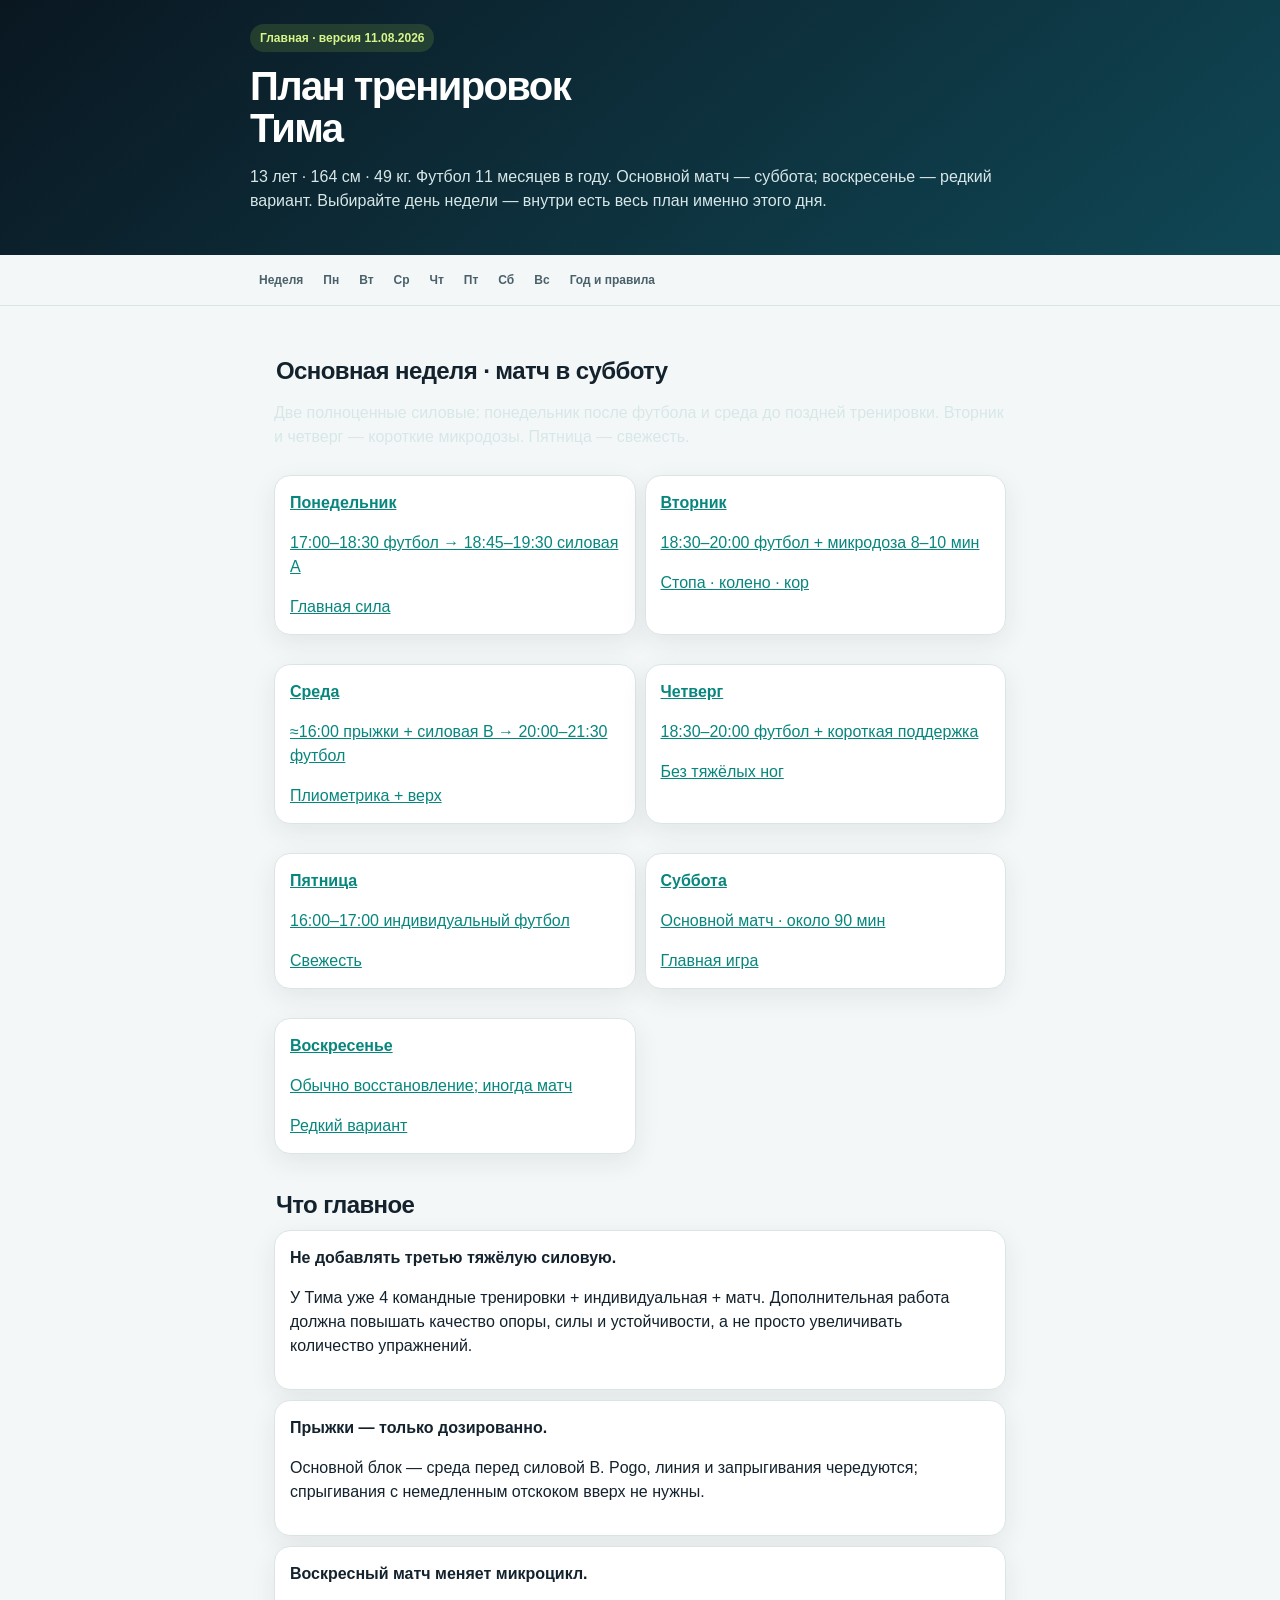
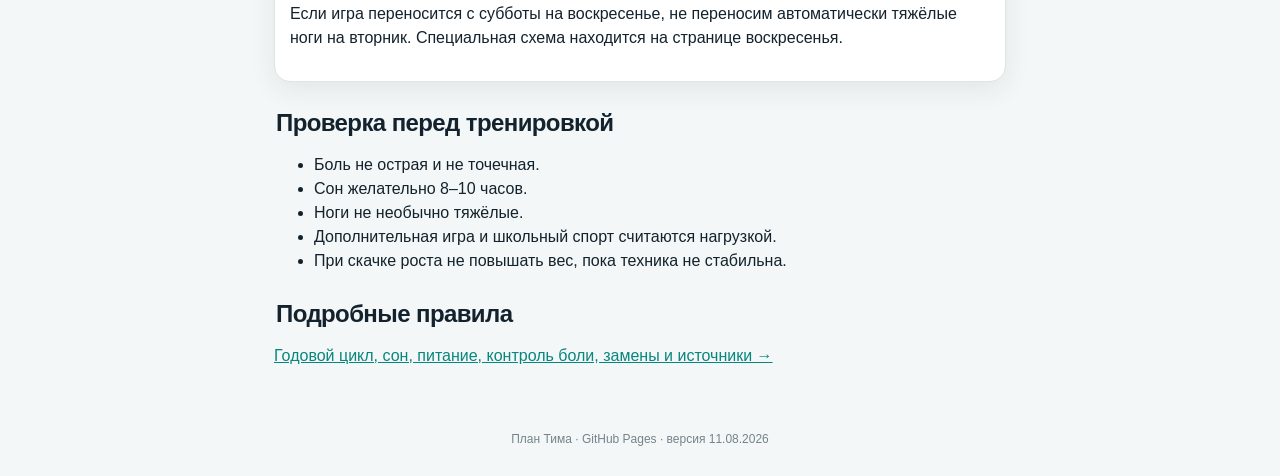
==== commit 50e6c10d: "Rebuild Tim training site home navigation" ====
--- a/index.html
+++ b/index.html
@@ -1,104 +1 @@
-<!doctype html>
-<html lang="ru">
-<head>
-  <meta charset="utf-8">
-  <meta name="viewport" content="width=device-width, initial-scale=1, viewport-fit=cover">
-  <meta name="theme-color" content="#0a1721">
-  <title>План тренировок Тима</title>
-  <style>
-    :root { --ink:#13222d; --muted:#61707a; --paper:#f4f7f7; --card:#fff; --line:#dce5e5; --navy:#0a1721; --teal:#07867d; --lime:#b9e746; --warn:#f5b947; --danger:#c5544b; --shadow:0 8px 28px rgba(16,36,45,.08); }
-    *{box-sizing:border-box} html{scroll-behavior:smooth} body{margin:0;background:var(--paper);color:var(--ink);font:16px/1.48 -apple-system,BlinkMacSystemFont,"Segoe UI",Roboto,Arial,sans-serif;-webkit-font-smoothing:antialiased}
-    header{background:linear-gradient(140deg,#0a1721,#104755);color:#fff;padding:max(25px,env(safe-area-inset-top)) 20px 29px} .wrap{max-width:760px;margin:auto} h1{font-size:clamp(28px,8vw,40px);line-height:1.07;letter-spacing:-.04em;margin:0 0 10px}.lead{max-width:610px;margin:0;color:#d5e5e6;font-size:16px}.tag{display:inline-block;margin-bottom:15px;padding:5px 10px;border-radius:999px;background:rgba(185,231,70,.14);color:#d2f47d;font-size:12px;font-weight:750;letter-spacing:.04em;text-transform:uppercase}
-    nav{position:sticky;top:0;z-index:5;background:rgba(244,247,247,.95);backdrop-filter:blur(12px);border-bottom:1px solid var(--line);overflow-x:auto;white-space:nowrap;padding:10px 13px}nav a{display:inline-block;padding:7px 9px;color:#49616a;text-decoration:none;font-size:13px;font-weight:700}nav a:first-child{color:var(--teal)} main{padding:18px 16px 48px}.section{margin:0 0 28px}h2{font-size:23px;letter-spacing:-.025em;line-height:1.15;margin:28px 2px 12px}h3{font-size:17px;line-height:1.25;margin:0 0 5px}.intro{margin:0;color:var(--muted)}
-    .notice{border-left:4px solid var(--teal);background:#e4f5f2;padding:13px 14px;border-radius:0 12px 12px 0;margin-top:14px;font-size:14px}.notice strong{color:#075d57}.notice.alert{border-color:var(--warn);background:#fff5dc}.notice.alert strong{color:#805200}
-    .grid{display:grid;gap:10px}.week{grid-template-columns:repeat(7,minmax(106px,1fr));overflow-x:auto;padding-bottom:4px}.day-chip{border-radius:13px;background:var(--card);border:1px solid var(--line);padding:11px;min-height:100px;box-shadow:0 2px 7px rgba(16,36,45,.03)}.day-chip b{display:block;font-size:13px}.day-chip span{display:block;margin-top:6px;color:var(--muted);font-size:12px;line-height:1.25}.day-chip.main{border-color:#85c9c3;background:#effafa}.day-chip.game{border-color:#dfe99c;background:#fbfdeb}.day-chip.rest{background:#f8faf9}.dot{width:8px;height:8px;border-radius:50%;display:inline-block;margin-right:5px;background:var(--teal)}
-    .card{background:var(--card);border:1px solid var(--line);border-radius:16px;padding:16px;box-shadow:var(--shadow);margin:10px 0}.time{display:flex;align-items:center;gap:12px;padding:13px 0;border-bottom:1px solid var(--line)}.time:first-child{padding-top:0}.time:last-child{padding-bottom:0;border:0}.clock{flex:0 0 auto;width:39px;height:39px;border-radius:50%;display:grid;place-items:center;background:#e5f5f2;color:#08786f;font-size:18px}.time b{display:block}.time span{display:block;color:var(--muted);font-size:13px}.critical{color:#8b4e00;background:#fff3d7;border:1px solid #f0d498;border-radius:12px;padding:11px 12px;margin-top:12px;font-size:14px}
-    .schedule{display:grid;gap:10px}.schedule a{display:block;text-decoration:none;color:inherit;background:#fff;border:1px solid var(--line);border-left:5px solid var(--teal);border-radius:14px;padding:13px 14px;box-shadow:0 3px 11px rgba(16,36,45,.035)}.schedule a.light{border-left-color:#99afb5}.schedule a.game{border-left-color:#bddb43}.schedule b{font-size:15px}.schedule small{display:block;margin-top:3px;color:var(--muted);font-size:13px}.pill{display:inline-block;margin:6px 0 0;padding:3px 7px;border-radius:6px;background:#e6f5f2;color:#09665e;font-size:11px;font-weight:800;letter-spacing:.02em}.pill.gray{background:#edf1f1;color:#5a6b70}.pill.yellow{background:#f5f8df;color:#687510}
-    .training-head{display:flex;align-items:flex-start;justify-content:space-between;gap:10px}.training-head p{margin:5px 0 0;color:var(--muted);font-size:14px}.duration{white-space:nowrap;background:#0c3e47;color:#dff7f2;padding:5px 8px;border-radius:8px;font-size:12px;font-weight:700}.exercise{padding:0;margin:10px 0;overflow:hidden}.exercise summary{list-style:none;cursor:pointer;padding:15px 42px 15px 15px;position:relative}.exercise summary::-webkit-details-marker{display:none}.exercise summary::after{content:"+";position:absolute;right:14px;top:11px;color:var(--teal);font-size:25px;font-weight:300}.exercise[open] summary{border-bottom:1px solid var(--line)}.exercise[open] summary::after{content:"−"}.exercise-title{display:flex;justify-content:space-between;gap:8px;align-items:baseline}.exercise-title b{font-size:16px}.sets{color:#08786f;font-size:13px;white-space:nowrap;font-weight:750}.why{margin:5px 0 0;color:var(--muted);font-size:13px}.exercise-body{padding:14px 15px 15px}.exercise-body h4{font-size:13px;margin:14px 0 5px;color:#365057;text-transform:uppercase;letter-spacing:.04em}.exercise-body h4:first-child{margin-top:0}.exercise-body p{margin:0}.exercise-body ol,.exercise-body ul{margin:5px 0 0;padding-left:20px}.exercise-body li{margin:4px 0}.replace{background:#f1f7f7;border-radius:10px;padding:10px 11px;margin-top:14px;font-size:14px}.replace b{color:#17615d}.bad{background:#fff1ef;border-radius:10px;padding:10px 11px;margin-top:11px;font-size:14px;color:#713c35}.micro{padding:15px}.micro ul{margin:7px 0 0;padding-left:20px}.micro li{margin:5px 0}.micro .when{font-size:13px;color:var(--muted);margin:4px 0 0}
-    .rules{display:grid;gap:8px}.rule{display:grid;grid-template-columns:26px 1fr;gap:10px;align-items:start;background:#fff;border:1px solid var(--line);border-radius:12px;padding:12px}.num{width:25px;height:25px;border-radius:50%;display:grid;place-items:center;background:#e5f5f2;color:#08786f;font-size:13px;font-weight:800}.rule p{margin:0;font-size:14px}.rule b{display:block;margin-bottom:2px}.stop{border:1px solid #e8b5af;background:#fff9f8;color:#592f2b;border-radius:14px;padding:14px 15px}.stop ul{margin:8px 0 0;padding-left:20px}.stop li{margin:4px 0}
-    table{width:100%;border-collapse:collapse;background:#fff;border:1px solid var(--line);border-radius:14px;overflow:hidden;box-shadow:var(--shadow);font-size:14px}th,td{padding:11px 10px;border-bottom:1px solid var(--line);text-align:left;vertical-align:top}th{background:#edf5f4;color:#27444a;font-size:12px;text-transform:uppercase;letter-spacing:.03em}tr:last-child td{border-bottom:0}.phase{border-left:5px solid var(--teal)}.phase h3{color:#0b625c}.source{font-size:13px;color:var(--muted)}.source a{color:#08786f}.checklist{display:grid;gap:7px;margin-top:10px}.check{background:#fff;border:1px solid var(--line);border-radius:11px;padding:10px 12px;font-size:14px}.check b{color:#0a6b64}.compact{margin:7px 0 0;padding-left:20px}.compact li{margin:5px 0}.caption{color:var(--muted);font-size:13px;margin:6px 0 0}.badge{display:inline-block;padding:3px 7px;border-radius:7px;background:#e8f5f3;color:#07675f;font-weight:750;font-size:12px}.badge.warn{background:#fff0cd;color:#765000}footer{padding:22px 16px max(28px,env(safe-area-inset-bottom));text-align:center;color:#74848a;font-size:12px}@media(min-width:600px){main{padding:24px}.grid.twocol{grid-template-columns:1fr 1fr}.schedule{grid-template-columns:1fr 1fr}.schedule a:last-child:nth-child(odd){grid-column:span 2}}
-  </style>
-</head>
-<body>
-  <header><div class="wrap"><div class="tag">Обновлено · август 2026</div><h1>Годовой план<br>тренировок Тима</h1><p class="lead">13 лет · 164 см · 49 кг · футбол круглый год, кроме июля. Цель — развивать силу, устойчивость и мощность, не отнимая свежесть у футбола.</p></div></header>
-  <nav aria-label="Навигация"><div class="wrap"><a href="#start">Основа</a><a href="#week">Неделя</a><a href="#main">Силовая A</a><a href="#support">Силовая B</a><a href="#jumps">Прыжки</a><a href="#year">Год</a><a href="#sleep">Сон</a><a href="#food">Питание</a><a href="#rules">Контроль</a></div></nav>
-  <main class="wrap">
-    <section id="start" class="section"><h2>Что этот план решает</h2><p class="intro">По чекапу приоритеты Тима — работа стопы и голени, мобильность голеностопа, контроль колена и таза, сила задней цепи, корпус, приводящие и плечевой пояс. У него высокая естественная скорость и хорошие рычаги: задача зала — не заменить футбол, а сделать опору, торможение, первый шаг и контакт устойчивее.</p>
-      <div class="grid twocol" style="margin-top:14px"><div class="card"><h3>Почему силовая нужна сейчас</h3><p>В 13 лет можно и нужно учиться качественно приседать, тянуть, толкать, тянуться к перекладине, приземляться и управлять одной ногой. Главное — техника, умеренный вес, запас повторов и взрослый контроль, а не максимальные веса.</p></div><div class="card"><h3>Что изменено после уточнений</h3><p>Лёгкое растяжение задней поверхности бедра, прошедшее за два дня, считается лишь анамнезом и не требует вечных ограничений. Колени Тима хуже переносят полное бездействие, поэтому в паузах остаётся частая лёгкая работа, но боль не «лечится» резким увеличением нагрузки.</p></div></div>
-      <div class="notice"><strong>Главный принцип:</strong> футбол определяет нагрузку зала. Если после дополнительной работы техника, скорость или самочувствие на поле ухудшаются, первым сокращается объём, затем прыжки; регулярность сохраняется за счёт коротких лёгких блоков.</div>
-    </section>
-
-    <section class="section"><h2>Проверка перед каждой сессией</h2><div class="checklist"><div class="check"><b>1. Боль:</b> нет ли острой или точечной боли в пятке, под коленом, в паху или задней поверхности бедра.</div><div class="check"><b>2. Сон:</b> если было меньше 7,5 часа или Тим необычно сонный, убрать прыжки и оставить по 2 подхода.</div><div class="check"><b>3. Ноги:</b> оценить тяжесть по шкале 0–10. При 6/10 и выше — сокращённый вариант.</div><div class="check"><b>4. Футбол и физкультура:</b> интенсивный школьный гандбол, дополнительная игра или тяжёлая командная тренировка считаются полноценной нагрузкой.</div><div class="check"><b>5. Рост:</b> во время заметного скачка роста не увеличивать вес, пока техника снова не станет устойчивой.</div></div>
-      <div class="card micro"><h3>Разминка перед силовой и прыжками · 6–8 минут</h3><ul><li>2–3 минуты лёгкого велосипеда, бега или скакалки без утомления.</li><li>«Колено к стене» — 6 повторов на ногу.</li><li>Присед без веса — 6; выпад назад — 4 на ногу; наклон «таз назад» — 6.</li><li>Подъём на носки — 8; перед прыжками — 5 очень низких пробных pogo. Они входят в общий объём.</li></ul><p class="caption">Перед понедельниковой силовой сразу после футбола достаточно 3–4 минут: вода, колено к стене, присед и движение «таз назад», потому что общая разминка уже была на поле.</p></div>
-    </section>
-
-    <section id="week" class="section"><h2>Когда делать ноги: зависит от дня матча</h2>
-      <div class="card phase"><h3>Если матч в воскресенье — основной вариант сейчас</h3><div class="time"><div class="clock">Пн</div><div><b>Без тяжёлых ног</b><span>После матча прошло около суток. Командная тренировка по плану тренера; дополнительно только верх, корпус и стопа 20–30 минут либо восстановление.</span></div></div><div class="time"><div class="clock">Вт</div><div><b>Главная силовая ног A · 40–50 минут</b><span>Лучшее окно — закончить минимум за 4 часа до вечернего футбола. Если возможно только после футбола, начинать сразу и заканчивать не позже 20:00; в таком варианте прыжки пропустить.</span></div></div><div class="time"><div class="clock">Ср</div><div><b>Поддерживающая B · 25–35 минут</b><span>Верх, плечи, корпус; step-down только 1–2 лёгких подхода. После тяжёлого вторника не добавлять вторую тяжёлую тренировку ног.</span></div></div><div class="time"><div class="clock">Чт</div><div><b>Микродоза или лёгкие прыжки</b><span>Прыжки переносятся сюда только если во вторник силовая была после футбола и ноги полностью свежие. До воскресного матча остаётся трое суток.</span></div></div><div class="time"><div class="clock">Пт</div><div><b>Индивидуальный футбол</b><span>Без дополнительной силовой ног.</span></div></div><div class="time"><div class="clock">Сб</div><div><b>Свежесть</b><span>Прогулка, мобильность 8–10 минут; никаких прыжков и тяжёлых икр.</span></div></div>
-        <div class="notice"><strong>Почему ноги во вторник:</strong> прошло около 48 часов после игры — уже не раннее послематчевое окно, но до следующего воскресенья остаётся пять дней. Так сохраняется регулярность, которая нужна коленям Тима, и есть время восстановиться к игре.</div></div>
-      <div class="card phase"><h3>Если матч в субботу</h3><div class="time"><div class="clock">Пн</div><div><b>Главная силовая A после футбола · 40–50 минут</b><span>Футбол 17:00–18:30; вода и быстрый перекус, затем зал примерно 18:45–19:35. До матча далеко.</span></div></div><div class="time"><div class="clock">Ср</div><div><b>Прыжки + поддерживающая B · 35–45 минут</b><span>Около 16:00, закончить не менее чем за 3,5–4 часа до футбола 20:00–21:30.</span></div></div><div class="time"><div class="clock">Пт</div><div><b>Только футбол и короткая заминка</b><span>Не проверять максимум подтягиваний, не делать Nordic, запрыгивания или тяжёлые икры.</span></div></div></div>
-      <div class="critical"><strong>Если две игры за 7 дней:</strong> прыжков нет; оставить одну сокращённую силовую между матчами — по 2 подхода основных движений, без Nordic и тяжёлой эксцентрики. Если между играми меньше 72 часов — только верх, корпус, стопа и лёгкая мобильность.</div>
-    </section>
-
-    <section id="main" class="section"><h2>Силовая A · главная работа</h2><p class="intro">В неделю с субботним матчем — в понедельник после футбола. В неделю с воскресным матчем — во вторник. Два первых упражнения выполняются отдельно, без быстрого суперсета; отдых 90–120 секунд. Верх тела можно объединять парами.</p>
-      <details class="card exercise" open><summary><div class="exercise-title"><b>Болгарский сплит-присед</b><span class="sets">3 × 6–8 / нога</span></div><p class="why">Главный силовой приоритет: ягодицы, квадрицепс, контроль колена и таза в одноопорном положении.</p></summary><div class="exercise-body"><h4>Техника</h4><ol><li>Передняя стопа полностью на полу, задняя — носком на невысокой скамье. Расстояние выбирается так, чтобы внизу сохранялся баланс.</li><li>Опускаться 2–3 секунды. Таз смотрит вперёд, корпус слегка наклонён целиком, поясница не округляется.</li><li>Колено движется в сторону второго–третьего пальца стопы и не проваливается внутрь.</li><li>Подняться, давя всей стопой; закончить повтор без рывка и потери равновесия.</li></ol><div class="bad"><b>Не делать:</b> подпрыгивать из нижней точки, гнаться за глубиной ценой разворота таза, добавлять вес при «гуляющем» колене.</div><div class="replace"><b>Замена:</b> выпад назад с гантелями или шаг на невысокую тумбу. Сохраняется принцип: одна нога работает, таз и колено контролируются.</div></div></details>
-      <details class="card exercise"><summary><div class="exercise-title"><b>RDL с гантелями или Nordic</b><span class="sets">RDL 2 × 6–8 · Nordic 2 × 3–5</span></div><p class="why">Задняя поверхность бедра и ягодицы для спринта, торможения и защиты от перегрузки.</p></summary><div class="exercise-body"><h4>RDL — техника</h4><ol><li>Стопы на ширине таза, колени мягкие, гантели скользят близко вдоль ног.</li><li>Отвести таз назад, сохраняя длинную нейтральную спину. Опускаться только до натяжения задней поверхности бедра.</li><li>Вернуться вверх усилием ягодиц; не прогибать поясницу и не превращать тягу в присед.</li></ol><h4>Nordic — когда и как</h4><p>Недели 1–8 — только RDL. С 9-й недели раз в две недели Nordic с помощью рук или резины 2 × 3; в этот день RDL не делать. С 17-й недели, если нет боли и восстановление хорошее, Nordic можно делать раз в неделю вместо RDL — 2 × 3–5. Опускаться настолько медленно, насколько получается, затем принять вес руками и помочь себе вернуться.</p><div class="bad"><b>Не делать:</b> тяжёлые RDL и Nordic в одной тренировке; выполнять Nordic до судорог или отказа. Прежнее растяжение было лёгким и быстро прошло, поэтому запрета нет, но прогрессия всё равно постепенная.</div></div></details>
-      <details class="card exercise"><summary><div class="exercise-title"><b>Жим гантелей лёжа</b><span class="sets">2 × 6–8</span></div><p class="why">Сила груди, плеч и трицепса без необходимости тяжёлого жима штанги.</p></summary><div class="exercise-body"><h4>Техника</h4><p>Стопы устойчиво на полу, лопатки спокойно лежат на скамье. Гантели опускаются под контролем; локти примерно под 30–45° к корпусу, кисть над локтем. Выжать без отрыва таза и сильного прогиба.</p><div class="replace"><b>Замена:</b> отжимания от пола или высокой опоры. Оставить 2–3 повтора в запасе.</div></div></details>
-      <details class="card exercise"><summary><div class="exercise-title"><b>Подтягивания</b><span class="sets">2 × 3–5</span></div><p class="why">Спина, лопатки и плечевой пояс; устойчивость в контакте.</p></summary><div class="exercise-body"><h4>Техника</h4><p>Начать из активного виса: слегка опустить лопатки. Тянуть локти вниз и назад без раскачки и вытягивания подбородка. Опускаться контролируемо. Не выполнять до отказа.</p><div class="replace"><b>Замена:</b> верхняя тяга блока нейтральным хватом 2 × 6–8.</div></div></details>
-      <details class="card exercise"><summary><div class="exercise-title"><b>Икры: прямая и согнутая нога</b><span class="sets">2 × 8–10 + 2 × 10–12</span></div><p class="why">Икроножная и камбаловидная мышцы, ахилл, упругая опора и повторные ускорения.</p></summary><div class="exercise-body"><h4>Стоя на одной ноге</h4><p>Рукой держаться за опору. Опускать пятку 2–3 секунды, подниматься высоко через основание большого пальца, не заваливая стопу наружу. Вверху короткая пауза.</p><h4>С согнутым коленом</h4><p>Сидя или в выпаде, колено около 90°. Медленно поднимать и опускать пятку. Небольшая амплитуда из-за жёсткости голеностопа — повод уменьшить вес, а не ускориться.</p></div></details>
-      <details class="card exercise"><summary><div class="exercise-title"><b>Pallof press или Copenhagen plank</b><span class="sets">2 подхода — чередовать</span></div><p class="why">Корпус сопротивляется повороту; приводящие и таз устойчивы при сменах направления.</p></summary><div class="exercise-body"><h4>Pallof press</h4><p>Встать боком к резине или блоку, выжать руки от груди и не дать корпусу повернуться. 2 × 8–10 на сторону.</p><h4>Copenhagen, короткий рычаг</h4><p>Верхнее колено на скамье, опора на предплечье, таз поднят в прямую линию. 2 × 15–20 секунд на сторону. В другую неделю — сжатие мяча коленями 2 × 20–30 секунд.</p><div class="notice"><strong>Почему чередовать:</strong> оба упражнения полезны, но ежедневное накопление подходов не нужно. В главной тренировке достаточно одного варианта корпуса/паха.</div></div></details>
-    </section>
-
-    <section id="support" class="section"><h2>Силовая B · поддерживающая</h2><p class="intro">Цель — закончить собранным, а не уставшим. Отдых 60–90 секунд. Если основная силовая ног была накануне, step-down сокращается до одного лёгкого подхода, прыжки переносятся или пропускаются.</p>
-      <details class="card exercise"><summary><div class="exercise-title"><b>Step-down с тумбы 15–20 см</b><span class="sets">1–2 × 6 / нога</span></div><p class="why">Медленное торможение, контроль колена, таза и стопы.</p></summary><div class="exercise-body"><p>Стоя на тумбе, медленно опускать свободную пятку к полу 2–3 секунды, не переносить на неё вес и вернуться рабочей ногой. Таз остаётся ровным, колено направлено над стопой.</p><div class="bad"><b>Не делать:</b> высокую тумбу, если таз падает или колено уходит внутрь; не превращать в быстрые касания пола.</div><div class="replace"><b>Замена:</b> присед на одной ноге к высокой скамье с лёгкой опорой рукой.</div></div></details>
-      <details class="card exercise"><summary><div class="exercise-title"><b>Жим одной гантели над головой</b><span class="sets">2 × 5–8 / рука</span></div><p class="why">Плечи и корпус без тяжёлой штанги; учит держать рёбра и таз.</p></summary><div class="exercise-body"><h4>Прогрессия</h4><p>Недели 1–8 — отжимания или жим гантелей лёжа 2 × 6–10. Недели 9–16 — жим одной гантели из полувыпада 2 × 6–8. С 17-й недели при чистой технике — жим одной гантели стоя 2 × 5–7.</p><h4>Техника из полувыпада</h4><p>Колено задней ноги на мягкой опоре, противоположная нога впереди. Слегка напрячь ягодицу задней ноги и пресс. Гантель идёт вверх нейтральным хватом без прогиба поясницы; внизу локоть под кистью.</p><h4>Техника стоя</h4><p>Стопы устойчивы, таз и рёбра «собраны». Нельзя отклоняться в сторону или помогать ногами.</p><div class="bad"><b>Не делать:</b> тяжёлый жим штанги, боль в плече, сильный прогиб или подъёмы гантелей перед собой — передняя дельта и так получает достаточно работы.</div></div></details>
-      <details class="card exercise"><summary><div class="exercise-title"><b>Горизонтальная тяга</b><span class="sets">2 × 8–10</span></div><p class="why">Спина, лопатки и баланс жимовых движений.</p></summary><div class="exercise-body"><p>В тяге блока, резины или гантели вести локти назад к тазу, не поднимая плечи к ушам и не выгибая поясницу. Сначала контролируется лопатка, затем рука.</p><div class="replace"><b>Замена:</b> тяга гантели с опорой одной рукой или тяга резины сидя.</div></div></details>
-      <details class="card exercise"><summary><div class="exercise-title"><b>Плечевой блок — выбрать два</b><span class="sets">по 2 подхода</span></div><p class="why">Манжета, лопатка и средняя/задняя дельта без лишнего объёма.</p></summary><div class="exercise-body"><ul><li><b>Face pull</b> — 2 × 10–12: тянуть резину к лицу, кисти расходятся, плечи не поднимаются.</li><li><b>Наружная ротация</b> — 2 × 10–12: локоть прижат к боку, корпус не поворачивается.</li><li><b>Push-up plus</b> — 2 × 8–10: в верхней точке отжимания дополнительно мягко оттолкнуть пол, не округляя поясницу.</li><li><b>Разведения в стороны</b> — 2 × 10–12 с очень лёгким весом; с 17-й недели можно чередовать с невысокой тягой гантелей через стороны 2 × 8–10.</li></ul><p class="caption">Не выполнять все четыре за один раз. Например: неделя A — face pull + наружная ротация; неделя B — push-up plus + разведения.</p></div></details>
-      <details class="card exercise"><summary><div class="exercise-title"><b>Dead bug</b><span class="sets">2 × 6–8 / сторона</span></div><p class="why">Корпус сохраняет положение таза и рёбер, пока двигаются конечности.</p></summary><div class="exercise-body"><p>Лечь на спину, мягко прижать поясницу. Медленно выпрямлять противоположные руку и ногу, не теряя контакт поясницы с полом. Выдох на выпрямлении.</p><div class="replace"><b>Замена:</b> боковая планка 2 × 20–30 секунд.</div></div></details>
-    </section>
-
-    <section id="micro" class="section"><h2>Микродоза · 8–10 минут</h2><div class="card micro"><p class="when">Два раза в неделю в дни без главной силовой, днём или минимум за 90 минут до футбола. Это поддержка, а не третья тренировка ног.</p><ul><li><b>Колено к стене</b> — 1–2 × 8 на ногу. Пятка не отрывается, свод не проваливается.</li><li><b>Short foot</b> — 2 × 6 удержаний по 5 секунд. Стопа как будто становится короче, пальцы не поджимаются.</li><li><b>Подъёмы носков у стены</b> — 2 × 12–15. Пятки остаются на полу.</li><li><b>Баланс на одной ноге</b> — 2 × 25–30 секунд; затем касания рукой вперёд и в стороны 2 × 3.</li><li><b>Dead bug или Pallof press</b> — 1–2 лёгких подхода, если не делались накануне.</li></ul></div>
-      <div class="notice"><strong>Если несколько дней нет футбола:</strong> не переходить к полному бездействию. Через день делать микродозу и 20–30 минут ходьбы или лёгкого велосипеда. Это лучше соответствует реакции коленей Тима, чем редкая тяжёлая «компенсационная» тренировка.</div>
-    </section>
-
-    <section id="jumps" class="section"><h2>Прыжки: нужны, но как малая доза</h2><p class="intro">Pogo развивают упругость стопы и голеностопа; боковые прыжки — контроль во фронтальной плоскости; запрыгивания — координацию мощного отталкивания; приземления — торможение. Они выполняются после разминки и до силовых упражнений, пока ноги свежие.</p>
-      <table style="margin-top:14px"><thead><tr><th>Период</th><th>Содержание</th><th>Контакты</th></tr></thead><tbody><tr><td>Недели 1–2</td><td>Прыжков нет; отработка стопы, икр, баланса и step-down.</td><td>—</td></tr><tr><td>Недели 3–4</td><td>Pogo 2 × 10; боковые через линию 2 × 5 циклов. Один цикл = вправо и обратно.</td><td>Около 40</td></tr><tr><td>Недели 5–8</td><td>Pogo 2 × 12–15; линия 2 × 6 циклов.</td><td>48–54</td></tr><tr><td>Недели 9–12</td><td>В одну неделю базовый блок; в другую — pogo 2 × 10 + запрыгивания 2 × 3 вместо линии.</td><td>Не более 40–50</td></tr><tr><td>С 13-й недели</td><td>Иногда вместо линии/тумбы: низкие pogo на одной ноге 2 × 5 на ногу или боковой прыжок на одну ногу с фиксацией 2 × 3 на сторону.</td><td>Не добавлять сверху</td></tr></tbody></table>
-      <details class="card exercise" open><summary><div class="exercise-title"><b>Pogo</b><span class="sets">низко и быстро</span></div><p class="why">Пружинящая стопа, голень и ахилл без глубокого приседа.</p></summary><div class="exercise-body"><p>Корпус высокий, колени мягкие, прыжок невысокий. Отталкивание короткое, приземление тихое. Пятка может слегка коснуться пола; специально держать её в воздухе любой ценой не нужно.</p><div class="bad"><b>Стоп-сигнал:</b> громкое приземление, глубокий присед, потеря ритма, боль в пятке или ахилле.</div></div></details>
-      <details class="card exercise"><summary><div class="exercise-title"><b>Боковые прыжки через линию</b><span class="sets">короткая амплитуда</span></div><p class="why">Контроль стопы, колена и таза при смене направления.</p></summary><div class="exercise-body"><p>Перепрыгивать линию вправо-влево без погони за высотой. Колени направлены по стопам, таз не проваливается, корпус остаётся собранным. Считать цикл «туда и обратно», а не отдельное касание.</p></div></details>
-      <details class="card exercise"><summary><div class="exercise-title"><b>Запрыгивание на тумбу</b><span class="sets">2 × 3 · 20–30 см</span></div><p class="why">Координация отталкивания; необязательно для стопы, поэтому заменяет линию.</p></summary><div class="exercise-body"><p>Тумба устойчивая. Прыгнуть, мягко приземлиться обеими стопами, полностью стабилизироваться и выпрямиться. Вниз всегда сойти ногой.</p><div class="bad"><b>Не делать:</b> спрыгивать вниз, выбирать высоту, ради которой колени приходится подтягивать к груди, или повторять без паузы.</div></div></details>
-      <details class="card exercise"><summary><div class="exercise-title"><b>Приземление с низкой платформы</b><span class="sets">1–2 × 3 · 10–15 см</span></div><p class="why">Обучение торможению, а не тренировка реактивной мощности.</p></summary><div class="exercise-body"><p>После 8–12 спокойных недель можно иногда шагнуть с низкой платформы, мягко приземлиться и удержать положение 2 секунды. Это заменяет другой прыжковый вариант.</p><div class="bad"><b>Depth jump не нужен:</b> спрыгивание с немедленным отскоком вверх создаёт больше ударной и эксцентрической нагрузки, а при текущем объёме футбола не даёт необходимого преимущества.</div></div></details>
-      <div class="card micro"><h3>Точное место прыжков в неделе</h3><ul><li><b>Матч в субботу:</b> среда около 16:00, после разминки и перед силовой B; закончить не менее чем за 3,5–4 часа до вечернего футбола.</li><li><b>Матч в воскресенье:</b> вторник в начале главной силовой, только если весь блок заканчивается минимум за 4 часа до футбола. Если силовая возможна только после футбола — прыжки не делать уставшим; перенести малую дозу на четверг перед футбольной разминкой или пропустить.</li><li><b>За день до матча, после футбола и при тяжёлых ногах:</b> не прыгать.</li></ul><p class="caption">Покрытие: резина, спортивный паркет или ровный газон. Не плитка и не бетон. Отдых 45–60 секунд, после более мощных прыжков — 60–90.</p></div>
-    </section>
-
-    <section id="year" class="section"><h2>Годовой цикл при футболе 11 месяцев</h2><p class="intro">Поскольку тренировки и матчи идут весь год, нет отдельного восьминедельного «соревновательного периода». Используется повторяющаяся волна: три недели постепенной работы и каждая четвёртая — разгрузочная. Номер недели — ориентир, а календарь матчей, рост, техника и самочувствие важнее.</p>
-      <div class="card phase"><h3>Недели 1–2 · адаптация</h3><p>Все упражнения по 2 подхода, лёгкие веса, 3 повтора в запасе. Без прыжков, Nordic и тяжёлого вертикального жима. Цель — стабильная техника и отсутствие ухудшения футбола.</p></div>
-      <div class="card phase"><h3>Недели 3–8 · базовая сила и лёгкая плиометрика</h3><p>Болгарский сплит-присед можно перевести на 3 подхода; остальные чаще остаются по 2. Вводятся pogo и линия по указанной прогрессии. Вес повышается только после двух чистых сессий подряд.</p></div>
-      <div class="card phase"><h3>Недели 9–16 · задняя цепь и вертикальный жим</h3><p>Раз в две недели Nordic 2 × 3 вместо RDL. В силовой B — жим одной гантели из полувыпада. Запрыгивания возможны только как замена линии.</p></div>
-      <div class="card phase"><h3>Недели 17–28 · сила и односторонний контроль</h3><p>Nordic раз в неделю вместо RDL, если переносится хорошо. Жим одной гантели стоя. Иногда — односторонние pogo или боковой прыжок с фиксацией вместо базовой плиометрики.</p></div>
-      <div class="card phase"><h3>Дальше в течение сезона · сила → мощность → поддержание</h3><p>Повторять четырёхнедельные волны. В более лёгкие игровые недели — прогресс силы; в тяжёлые недели — 2 подхода и базовые прыжки либо без них. Не пытаться одновременно наращивать объём Nordic, вес сплит-приседа и сложность прыжков.</p></div>
-      <div class="card phase"><h3>Июль · восстановление без полного бездействия</h3><ul class="compact"><li><b>1-я неделя:</b> 50–60% обычного объёма; ходьба, велосипед, микродозы через день; без Nordic и сложных прыжков.</li><li><b>2-я неделя:</b> силовая A и B по 2 подхода; pogo 2 × 10, если всё спокойно.</li><li><b>3-я неделя:</b> базовый объём, но без отказа и тяжёлой эксцентрики.</li><li><b>4-я неделя:</b> приблизиться к обычному режиму и подготовиться к возвращению футбола.</li></ul><div class="notice"><strong>Почему не полный отдых:</strong> колени Тима реагируют на несколько дней без движения. Лёгкая частая нагрузка поддерживает переносимость, но появление боли всё равно требует оценки причины, а не бесконечного «разбегивания».</div></div>
-      <div class="notice alert"><strong>Каждая 4-я неделя:</strong> уменьшить число рабочих подходов на 30–40%, не увеличивать веса, убрать Nordic, запрыгивания, односторонние прыжки и спрыгивания. Лучше совместить разгрузку с турниром, поездкой или тяжёлой школьной неделей.</div>
-    </section>
-
-    <section id="sleep" class="section"><h2>Сон и восстановление</h2><div class="card"><h3>Цель — 8–10 часов, практически около 9</h3><ul class="compact"><li>Время подъёма и отбоя держать стабильным; выходные не сдвигать больше чем примерно на час.</li><li>После футбола до 21:30 — вода, готовый ужин/перекус, душ и сон. Никаких дополнительных комплексов, растяжки на 30 минут или экрана в кровати.</li><li>За 30–60 минут до сна приглушить свет и убрать соревновательные игры/видео. Комната прохладная и тёмная.</li><li>Если ночь была короткой, дневной сон 20–30 минут возможен до 16:00, но не заменяет ночной.</li><li>Недосып — это причина уменьшить зал, а не «закалять характер». На такой неделе приоритет: футбол, техника и сон.</li></ul></div>
-      <table><thead><tr><th>Состояние</th><th>Решение</th></tr></thead><tbody><tr><td>8,5–10 ч, ноги свежие</td><td>Обычный план.</td></tr><tr><td>7,5–8,5 ч или тяжесть выше обычной</td><td>Не повышать вес; прыжки только базовые.</td></tr><tr><td>Менее 7,5 ч, выраженная сонливость</td><td>Убрать прыжки и Nordic; все упражнения по 2 подхода.</td></tr><tr><td>Две плохие ночи подряд</td><td>Только микродоза/верх/корпус; вернуть объём после нормального сна.</td></tr></tbody></table>
-    </section>
-
-    <section id="food" class="section"><h2>Питание в течение дня и недели</h2><p class="intro">Тим растёт и много тренируется, поэтому задача — обеспечивать энергию, а не держать дефицит или «сушиться». Удобная основа: 3 главных приёма пищи и 2–3 перекуса.</p>
-      <div class="grid twocol" style="margin-top:14px"><div class="card"><h3>Белок</h3><p>Ориентир около 1,4–1,7 г/кг в сутки: для 49 кг примерно 70–85 г. Распределить по 4–5 приёмам, обычно по 15–25 г: яйца, молочные продукты, рыба, мясо, бобовые. Протеиновый порошок не обязателен.</p></div><div class="card"><h3>Углеводы</h3><p>Главное топливо для футбола: крупы, хлеб, картофель, рис, макароны, фрукты. В дни футбола и матча порции больше; в выходной немного меньше, но углеводы не исключаются.</p></div><div class="card"><h3>Жиры и микронутриенты</h3><p>Каждый день — растительные масла, орехи, яйца, рыба; овощи и фрукты разных цветов. Кальций и витамин D особенно важны в период роста; добавки — по рациону и анализам с врачом.</p></div><div class="card"><h3>Вода</h3><p>Пить регулярно в течение дня, не пытаться наверстать вечером. За 2–3 часа до тренировки около 250–350 мл, затем по жажде небольшими порциями. При жаре и 90 мин интенсивной работы уместен напиток с электролитами.</p></div></div>
-      <div class="card"><h3>Практический день с вечерним футболом</h3><div class="time"><div class="clock">07</div><div><b>Завтрак</b><span>Овсянка на молоке + банан + яйца; или хлеб, творог/йогурт, фрукт.</span></div></div><div class="time"><div class="clock">11</div><div><b>Перекус</b><span>Йогурт + фрукт; бутерброд с сыром/индейкой; кефир и банан.</span></div></div><div class="time"><div class="clock">14</div><div><b>Обед</b><span>Рис/макароны/картофель + мясо/рыба/бобовые + овощи + вода.</span></div></div><div class="time"><div class="clock">17</div><div><b>За 2–3 часа до футбола</b><span>Обычная легко перевариваемая еда: паста с курицей, рис с яйцом, сэндвич + йогурт. Не много жареного и очень жирного.</span></div></div><div class="time"><div class="clock">19</div><div><b>За 30–60 минут при голоде</b><span>Банан, хлеб/булочка с джемом, питьевой йогурт или фруктовое пюре.</span></div></div><div class="time"><div class="clock">22</div><div><b>После поздней тренировки</b><span>Заранее готовый ужин: источник белка + углеводы + вода. Например, рис и омлет; паста с тунцом; творог/йогурт, хлопья и банан, если тяжёлая еда мешает сну.</span></div></div></div>
-      <div class="card"><h3>Между футболом и залом</h3><p>Если силовая сразу после 90 минут футбола: вода и небольшой быстрый перекус — банан + питьевой йогурт, шоколадное молоко, булочка/сэндвич. Цель — примерно 25–40 г углеводов и 10–20 г белка без тяжести в животе. После зала — нормальный ужин.</p></div>
-      <div class="card"><h3>Матчевая неделя</h3><ul class="compact"><li><b>За день до матча:</b> обычное питание, немного больше привычных углеводов; не устраивать «загрузку» сладостями и не пробовать новую еду.</li><li><b>За 3–4 часа:</b> знакомый завтрак/обед с углеводами и умеренным белком, мало тяжёлого жира.</li><li><b>За 30–60 минут:</b> небольшой углеводный перекус, только если нужен.</li><li><b>После матча:</b> в течение часа вода, углеводы и 15–25 г белка; затем обычный приём пищи.</li><li><b>В разгрузочную неделю:</b> не урезать питание резко — рост и восстановление продолжаются, уменьшается лишь дополнительная тренировочная работа.</li></ul></div>
-      <div class="critical"><strong>Не нужны:</strong> энергетики, предтренировочные комплексы, жиросжигатели и кофеин «для матча». Креатин не является частью этого плана и должен обсуждаться отдельно с педиатром/спортивным врачом с учётом возраста, рациона и анализов.</div>
-    </section>
-
-    <section id="rules" class="section"><h2>Прогрессия, боль и замены</h2><div class="rules"><div class="rule"><span class="num">1</span><p><b>Запас 2–3 повтора</b>Ни один рабочий подход не выполняется до отказа; техника важнее цифры на гантели.</p></div><div class="rule"><span class="num">2</span><p><b>Только одно изменение</b>После двух чистых тренировок добавить один повтор или минимальный вес — не оба сразу.</p></div><div class="rule"><span class="num">3</span><p><b>Качество футбола — контроль</b>Если на следующей тренировке Тим тяжелее, медленнее или хуже меняет направление, вернуть предыдущий объём.</p></div><div class="rule"><span class="num">4</span><p><b>Замена сохраняет задачу</b>Меняется упражнение, но остаётся тип движения: одноопорная сила, таз назад, тяга, жим, анти-ротация или работа голени.</p></div><div class="rule"><span class="num">5</span><p><b>Повторные тесты каждые 8–10 недель</b>Колено к стене, step-down, баланс/приземление на одной ноге, 8–12 качественных подъёмов на носок, подтягивания без отказа.</p></div></div>
-      <h2 style="margin-top:25px">Когда уменьшать или прекращать</h2><div class="stop"><b>Остановить конкретное упражнение сразу:</b><ul><li>острая или точечная боль в пятке, под коленом, в паху или задней поверхности бедра — даже если она слабее 3/10;</li><li>хромота, изменение бега, внезапная потеря силы или ощущение нестабильности;</li><li>боль нарастает от повтора к повтору.</li></ul><b style="display:block;margin-top:12px">На неделю убрать прыжки и сократить силовую ног на 30–50%:</b><ul><li>обычная боль выше 2–3/10 или заметно сильнее следующим утром;</li><li>после зала падает качество футбола;</li><li>две ночи плохого сна, турнир, дополнительная игра или интенсивная физкультура;</li><li>заметный скачок роста и временная потеря координации.</li></ul></div>
-      <div class="notice alert"><strong>Колени после паузы:</strong> то, что боль появляется без тренировок и проходит после 1–2 дней движения, похоже на снижение переносимости нагрузки, но не устанавливает диагноз. Если эпизоды повторяются, есть отёк, ночная боль, болезненность под надколенником/в области бугристости большеберцовой кости или боль держится больше недели — нужен спортивный врач или физиотерапевт.</div>
-      <div class="card"><h3>Что специально не добавлено</h3><ul class="compact"><li>третья тяжёлая силовая и дополнительные подходы до отказа;</li><li>depth jumps и большой объём спрыгиваний;</li><li>тяжёлый жим штанги над головой и подъёмы гантелей перед собой;</li><li>все упражнения из рекомендаций Татьяны Одинёвой одновременно;</li><li>растяжка вместо силовой профилактики. Мягкая заминка возможна, но не является лечением слабости.</li></ul></div>
-    </section>
-
-    <section class="section"><h2>Источники и границы плана</h2><p class="source">План опирается на исходный чекап Тима и общие рекомендации по силовой подготовке, сну, питанию и профилактике травм у подростков. Полезные первичные источники: <a href="https://publications.aap.org/pediatrics/article/145/6/e20201011/76942/Resistance-Training-for-Children-and-Adolescents">AAP: силовые тренировки детей и подростков</a>, <a href="https://pmc.ncbi.nlm.nih.gov/articles/PMC5078711/">AASM: продолжительность сна</a>, <a href="https://bjsm.bmj.com/content/55/8/416">UEFA: питание элитных футболистов</a>, <a href="https://pubmed.ncbi.nlm.nih.gov/37752011/">IOC: здоровье и развитие юных спортсменов</a>, <a href="https://bjsm.bmj.com/content/58/10/548">FUNBALL: профилактика травм у юных футболистов</a>, <a href="https://pubmed.ncbi.nlm.nih.gov/31902129/">Nordic у юных футболистов</a>.</p><p class="source">Это тренировочный план, а не медицинская диагностика. Актуальный осмотр спортивного физиотерапевта особенно полезен перед увеличением веса, полноценным Nordic и односторонними прыжками.</p></section>
-  </main>
-  <footer>План Тима · версия 11.08.2026 · Главный ориентир: прогресс в футболе без боли и накопленной усталости.</footer>
-</body>
-</html>
+<!doctype html><html lang="ru"><head><meta charset="utf-8"><meta name="viewport" content="width=device-width,initial-scale=1,viewport-fit=cover"><meta name="theme-color" content="#0a1721"><title>План тренировок Тима</title><link rel="stylesheet" href="style.css"></head><body><header><div class="wrap"><div class="tag">Главная · версия 11.08.2026</div><h1>План тренировок<br>Тима</h1><p class="lead">13 лет · 164 см · 49 кг. Футбол 11 месяцев в году. Основной матч — суббота; воскресенье — редкий вариант. Выбирайте день недели — внутри есть весь план именно этого дня.</p></div></header><nav><div class="wrap"><a href="index.html">Неделя</a><a href="mon.html">Пн</a><a href="tue.html">Вт</a><a href="wed.html">Ср</a><a href="thu.html">Чт</a><a href="fri.html">Пт</a><a href="sat.html">Сб</a><a href="sun.html">Вс</a><a href="guide.html">Год и правила</a></div></nav><main class="wrap"><section><h2>Основная неделя · матч в субботу</h2><p class="muted">Две полноценные силовые: понедельник после футбола и среда до поздней тренировки. Вторник и четверг — короткие микродозы. Пятница — свежесть.</p><div class="week-grid" style="display:grid;grid-template-columns:1fr 1fr;gap:9px"><a class="card" href="mon.html"><b>Понедельник</b><p>17:00–18:30 футбол → 18:45–19:30 силовая A</p><span class="badge">Главная сила</span></a><a class="card" href="tue.html"><b>Вторник</b><p>18:30–20:00 футбол + микродоза 8–10 мин</p><span class="badge gray">Стопа · колено · кор</span></a><a class="card" href="wed.html"><b>Среда</b><p>≈16:00 прыжки + силовая B → 20:00–21:30 футбол</p><span class="badge">Плиометрика + верх</span></a><a class="card" href="thu.html"><b>Четверг</b><p>18:30–20:00 футбол + короткая поддержка</p><span class="badge gray">Без тяжёлых ног</span></a><a class="card" href="fri.html"><b>Пятница</b><p>16:00–17:00 индивидуальный футбол</p><span class="badge gray">Свежесть</span></a><a class="card" href="sat.html"><b>Суббота</b><p>Основной матч · около 90 мин</p><span class="badge yellow">Главная игра</span></a><a class="card" href="sun.html"><b>Воскресенье</b><p>Обычно восстановление; иногда матч</p><span class="badge gray">Редкий вариант</span></a></div></section><section><h2>Что главное</h2><div class="card"><b>Не добавлять третью тяжёлую силовую.</b><p>У Тима уже 4 командные тренировки + индивидуальная + матч. Дополнительная работа должна повышать качество опоры, силы и устойчивости, а не просто увеличивать количество упражнений.</p></div><div class="card"><b>Прыжки — только дозированно.</b><p>Основной блок — среда перед силовой B. Pogo, линия и запрыгивания чередуются; спрыгивания с немедленным отскоком вверх не нужны.</p></div><div class="card"><b>Воскресный матч меняет микрoцикл.</b><p>Если игра переносится с субботы на воскресенье, не переносим автоматически тяжёлые ноги на вторник. Специальная схема находится на странице воскресенья.</p></div></section><section><h2>Проверка перед тренировкой</h2><ul><li>Боль не острая и не точечная.</li><li>Сон желательно 8–10 часов.</li><li>Ноги не необычно тяжёлые.</li><li>Дополнительная игра и школьный спорт считаются нагрузкой.</li><li>При скачке роста не повышать вес, пока техника не стабильна.</li></ul></section><section><h2>Подробные правила</h2><p><a href="guide.html">Годовой цикл, сон, питание, контроль боли, замены и источники →</a></p></section></main><footer>План Тима · GitHub Pages · версия 11.08.2026</footer></body></html>
--- a/style.css
+++ b/style.css
@@ -0,0 +1 @@
+:root{--ink:#13222d;--muted:#61707a;--paper:#f4f7f7;--card:#fff;--line:#dce5e5;--teal:#07867d;--warn:#f5b947;--danger:#c5544b;--shadow:0 8px 26px rgba(16,36,45,.08)}*{box-sizing:border-box}html{scroll-behavior:smooth}body{margin:0;background:var(--paper);color:var(--ink);font:16px/1.5 -apple-system,BlinkMacSystemFont,"Segoe UI",Roboto,Arial,sans-serif}a{color:var(--teal)}.wrap{max-width:780px;margin:auto}header{background:linear-gradient(140deg,#0a1721,#104755);color:#fff;padding:max(24px,env(safe-area-inset-top)) 18px 26px}h1{font-size:clamp(28px,8vw,40px);line-height:1.05;letter-spacing:-.04em;margin:0 0 9px}h2{font-size:24px;line-height:1.12;letter-spacing:-.025em;margin:28px 2px 11px}h3{font-size:18px;line-height:1.2;margin:0 0 5px}h4{font-size:13px;text-transform:uppercase;letter-spacing:.04em;color:#365057;margin:15px 0 6px}.lead,.muted,.when{color:#d7e7e8}.when{color:var(--muted);font-size:14px;margin:3px 0 0}.tag{display:inline-block;margin-bottom:13px;padding:5px 10px;border-radius:999px;background:rgba(185,231,70,.14);color:#d6f58a;font-size:12px;font-weight:800}nav{position:sticky;top:0;z-index:10;background:rgba(244,247,247,.96);backdrop-filter:blur(12px);border-bottom:1px solid var(--line);overflow-x:auto;white-space:nowrap;padding:8px 9px}nav .wrap{display:flex;gap:2px}nav a{padding:8px 9px;text-decoration:none;color:#49616a;font-size:12px;font-weight:800;border-radius:8px}main{padding:18px 14px 55px}.card{background:#fff;border:1px solid var(--line);border-radius:16px;padding:15px;box-shadow:var(--shadow);margin:10px 0}.notice{border-left:4px solid var(--teal);background:#e4f5f2;border-radius:0 12px 12px 0;padding:12px 13px;margin:12px 0;font-size:14px}.notice.warn{border-color:var(--warn);background:#fff5dc}.notice.danger{border-color:var(--danger);background:#fff1ef}.back{display:inline-block;margin-top:8px;font-size:12px;font-weight:800;text-decoration:none}.day-head{display:flex;justify-content:space-between;gap:10px;align-items:flex-start}.day-label{white-space:nowrap;background:#0c3e47;color:#dff7f2;padding:5px 8px;border-radius:8px;font-size:12px;font-weight:800}.timeline{display:grid}.time{display:grid;grid-template-columns:72px 1fr;gap:10px;padding:10px 0;border-bottom:1px solid var(--line)}.time:last-child{border-bottom:0}.clock{font-weight:800;color:var(--teal);font-size:13px}.time b{display:block}.time span{display:block;color:var(--muted);font-size:13px;margin-top:2px}.exercise-group{display:grid;gap:8px}.exercise{padding:0;overflow:hidden}.exercise summary{list-style:none;cursor:pointer;padding:14px 40px 14px 14px;position:relative}.exercise summary::-webkit-details-marker{display:none}.exercise summary:after{content:"+";position:absolute;right:13px;top:8px;color:var(--teal);font-size:24px}.exercise[open] summary:after{content:"−"}.exercise[open] summary{border-bottom:1px solid var(--line)}.exercise-title{display:flex;justify-content:space-between;gap:8px;align-items:baseline}.exercise-title b{font-size:16px}.sets{white-space:nowrap;color:var(--teal);font-size:13px;font-weight:800}.why{margin:5px 0 0;color:var(--muted);font-size:13px}.exercise-body{padding:13px 14px 15px}.exercise-body p{margin:0}.exercise-body ol,.exercise-body ul{margin:6px 0 0;padding-left:20px}.exercise-body li{margin:4px 0}.replace{background:#f1f7f7;border-radius:10px;padding:10px 11px;margin-top:12px;font-size:14px}.bad{background:#fff1ef;border-radius:10px;padding:10px 11px;margin-top:10px;font-size:14px;color:#713c35}.food{border-left:4px solid #8eab42;background:#fbfdeb}.food h3{color:#536515}.table-wrap{overflow-x:auto}.table{width:100%;border-collapse:collapse;background:#fff;border:1px solid var(--line);font-size:14px}.table th,.table td{padding:10px;border-bottom:1px solid var(--line);text-align:left;vertical-align:top}.table th{background:#edf5f4;font-size:12px;text-transform:uppercase;color:#27444a}.table tr:last-child td{border-bottom:0}.phase{border-left:5px solid var(--teal)}.rules{display:grid;gap:8px}.rule{display:grid;grid-template-columns:27px 1fr;gap:9px;background:#fff;border:1px solid var(--line);border-radius:12px;padding:11px}.num{width:26px;height:26px;border-radius:50%;display:grid;place-items:center;background:#e5f5f2;color:#08786f;font-weight:800}.rule p{margin:0;font-size:14px}.rule b{display:block}.source{font-size:13px;color:var(--muted)}footer{padding:22px 14px max(28px,env(safe-area-inset-bottom));text-align:center;color:#74848a;font-size:12px}@media(min-width:620px){main{padding:24px}}@media(max-width:390px){.exercise-title{display:block}.sets{display:block;margin-top:4px}}
